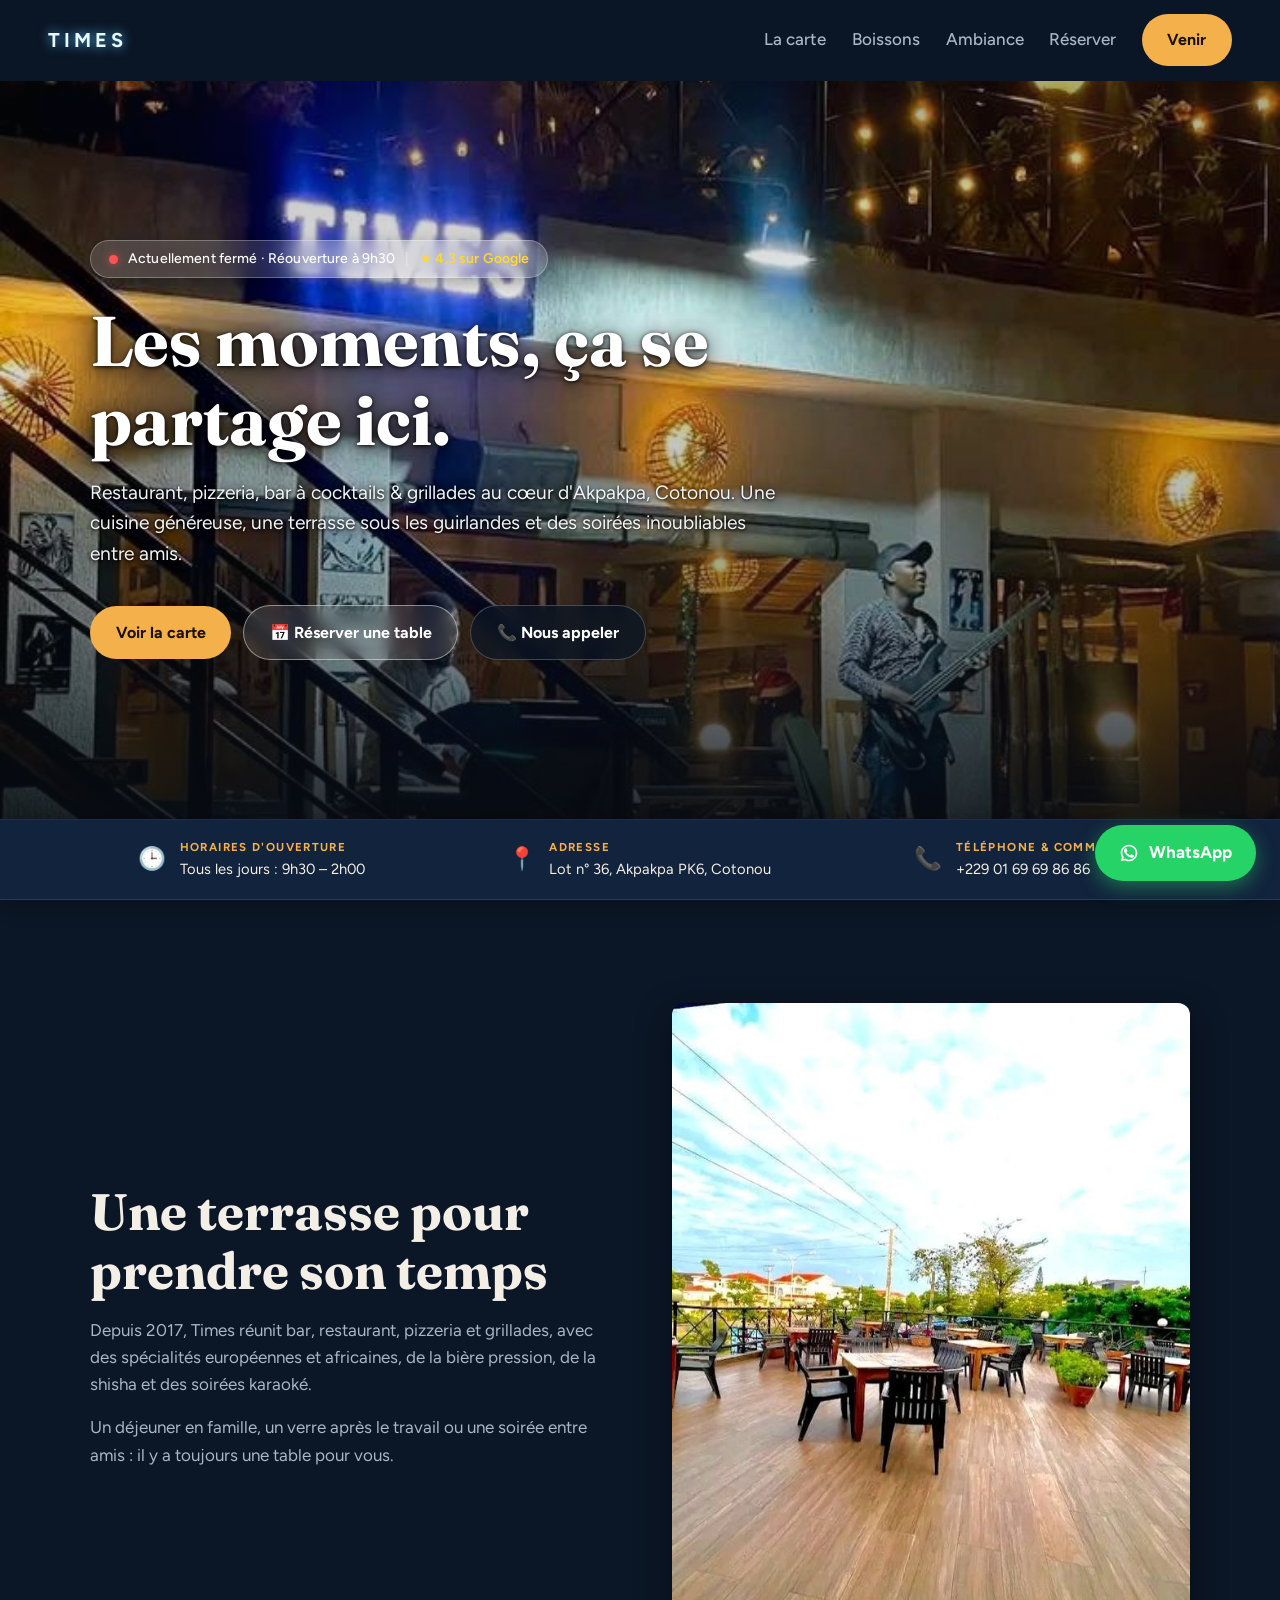
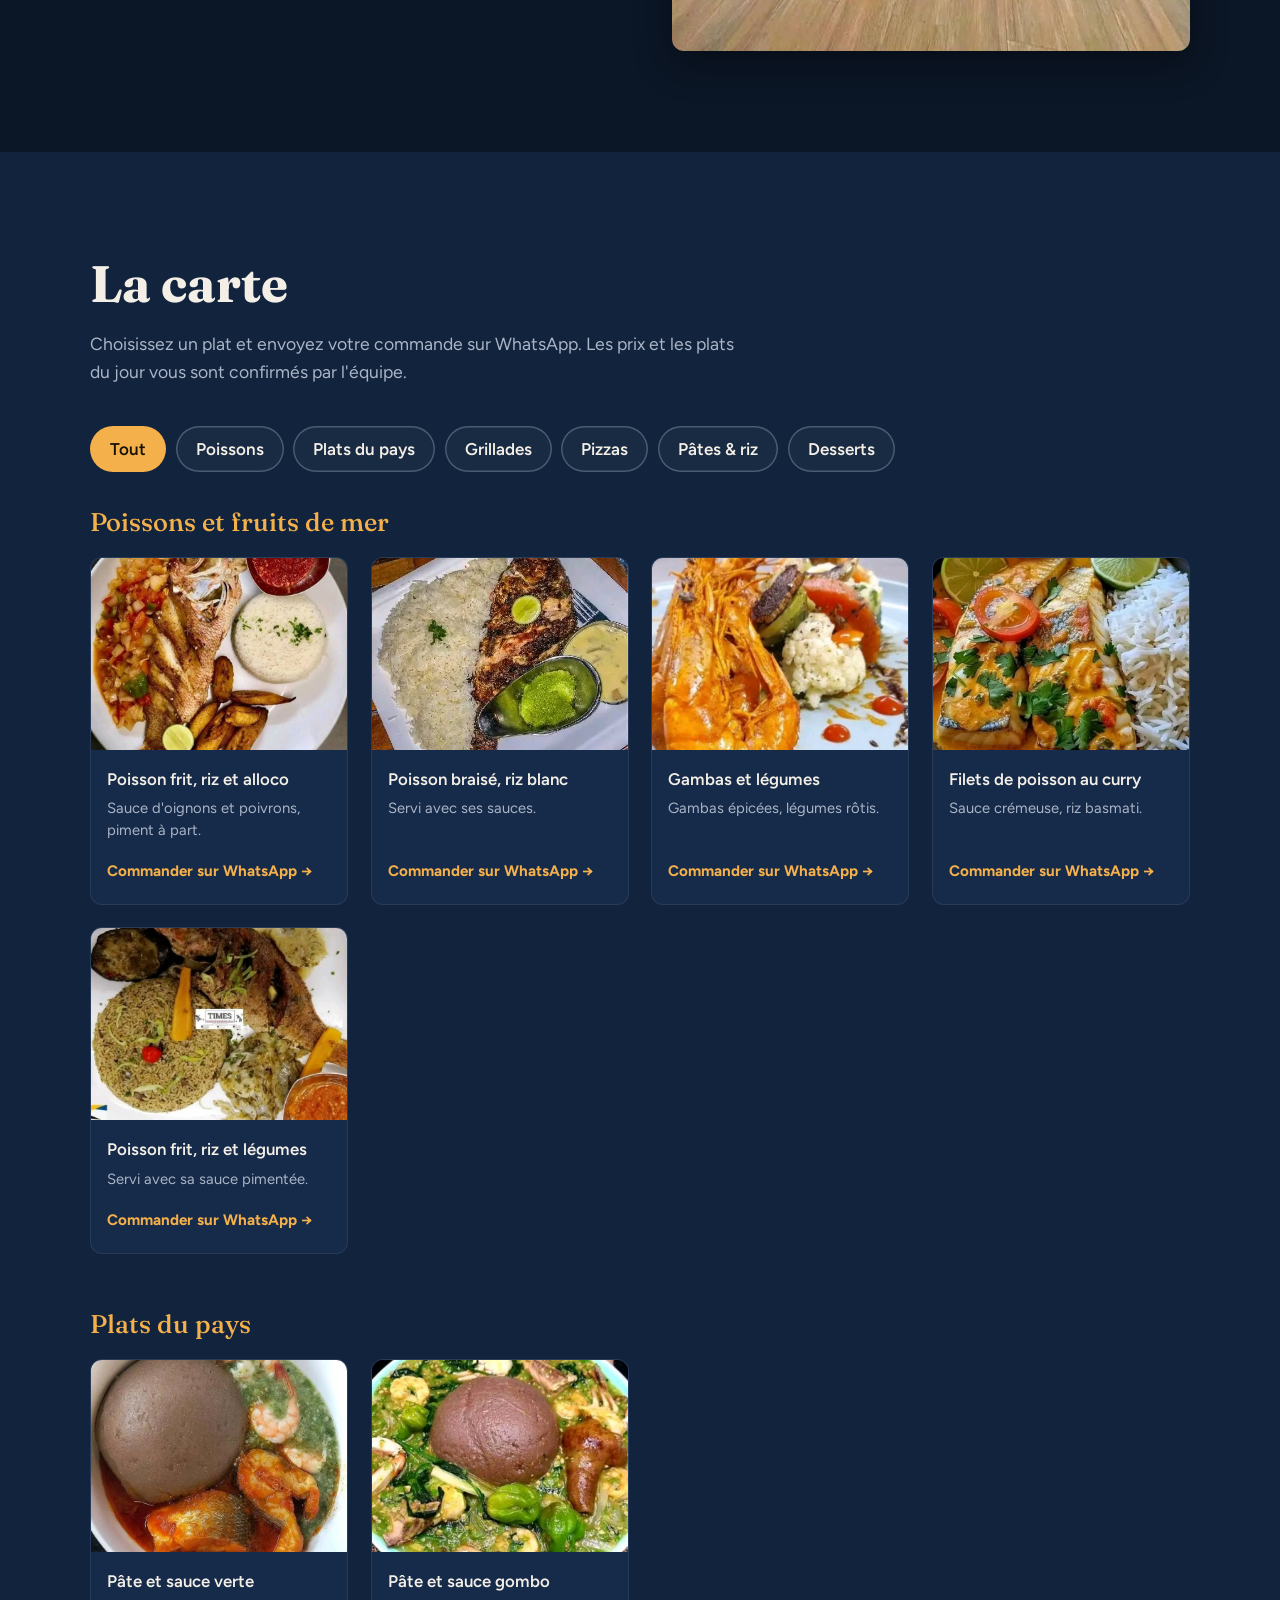
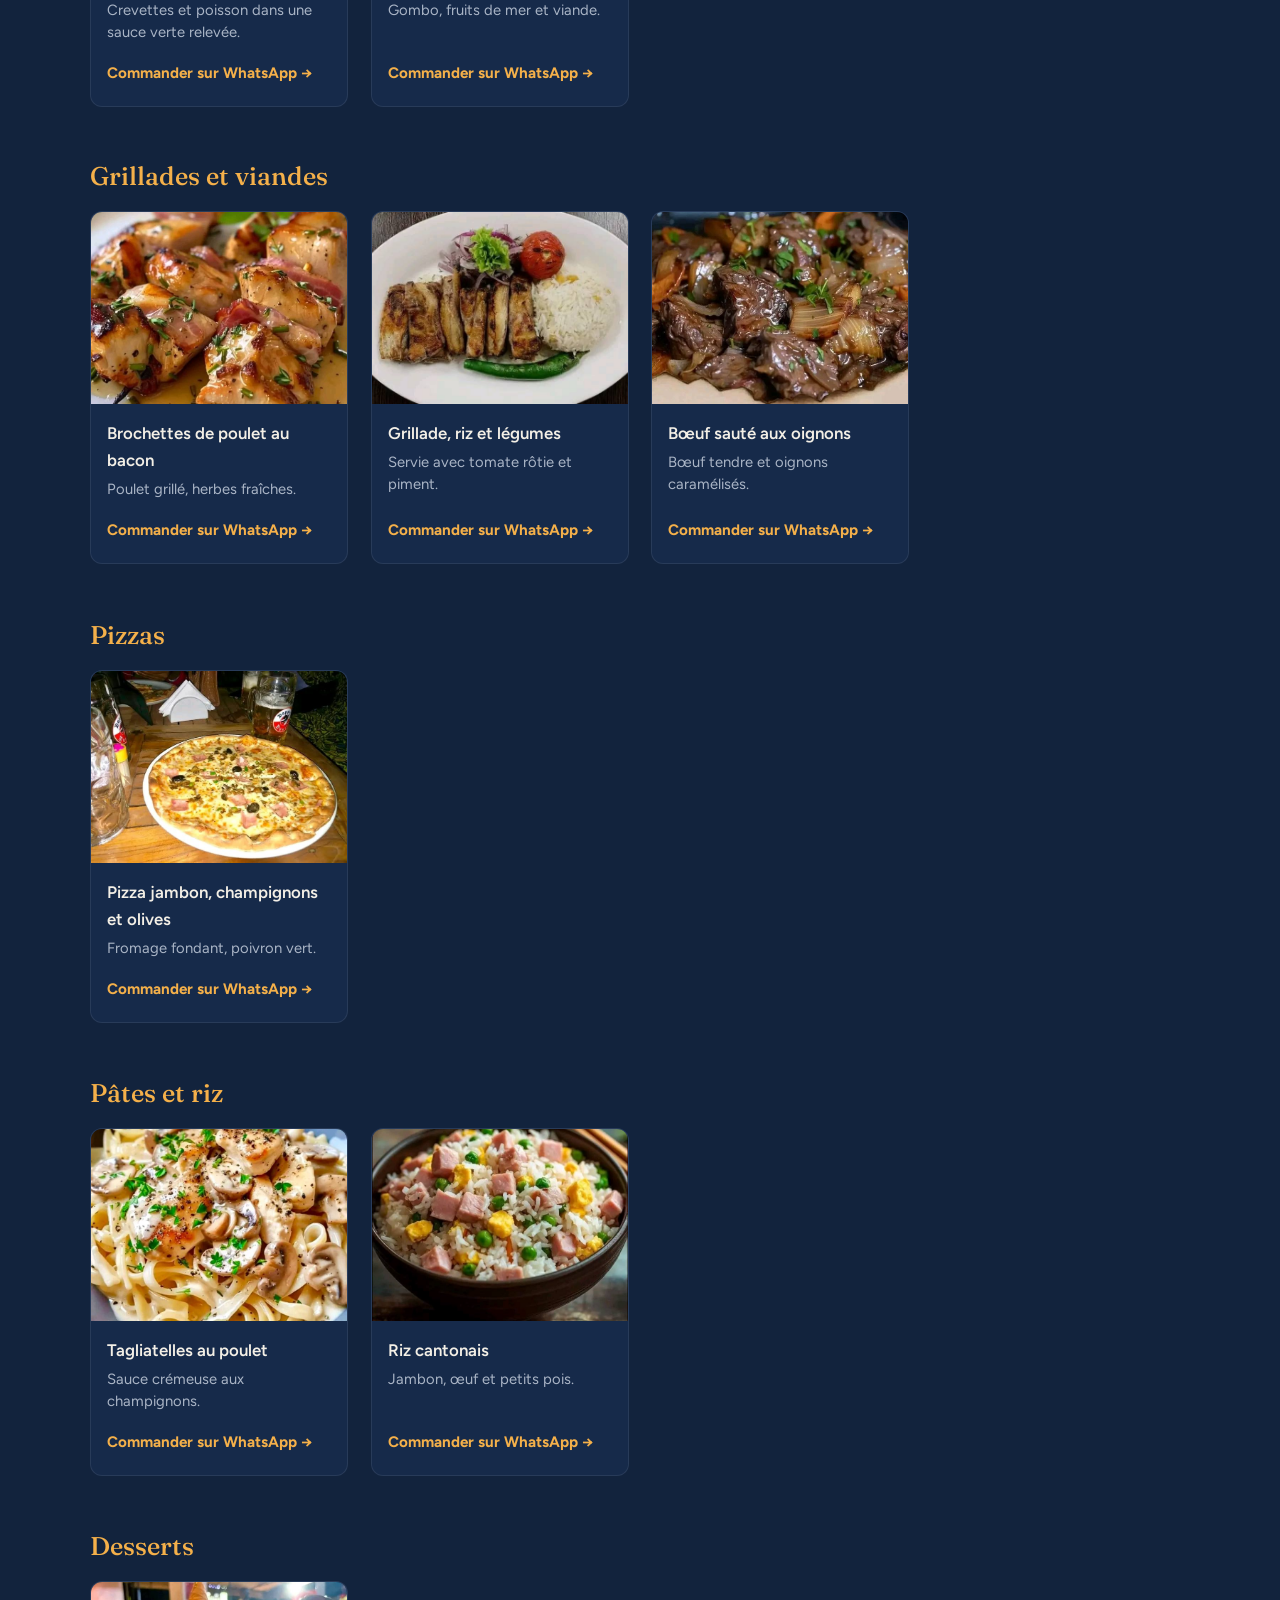
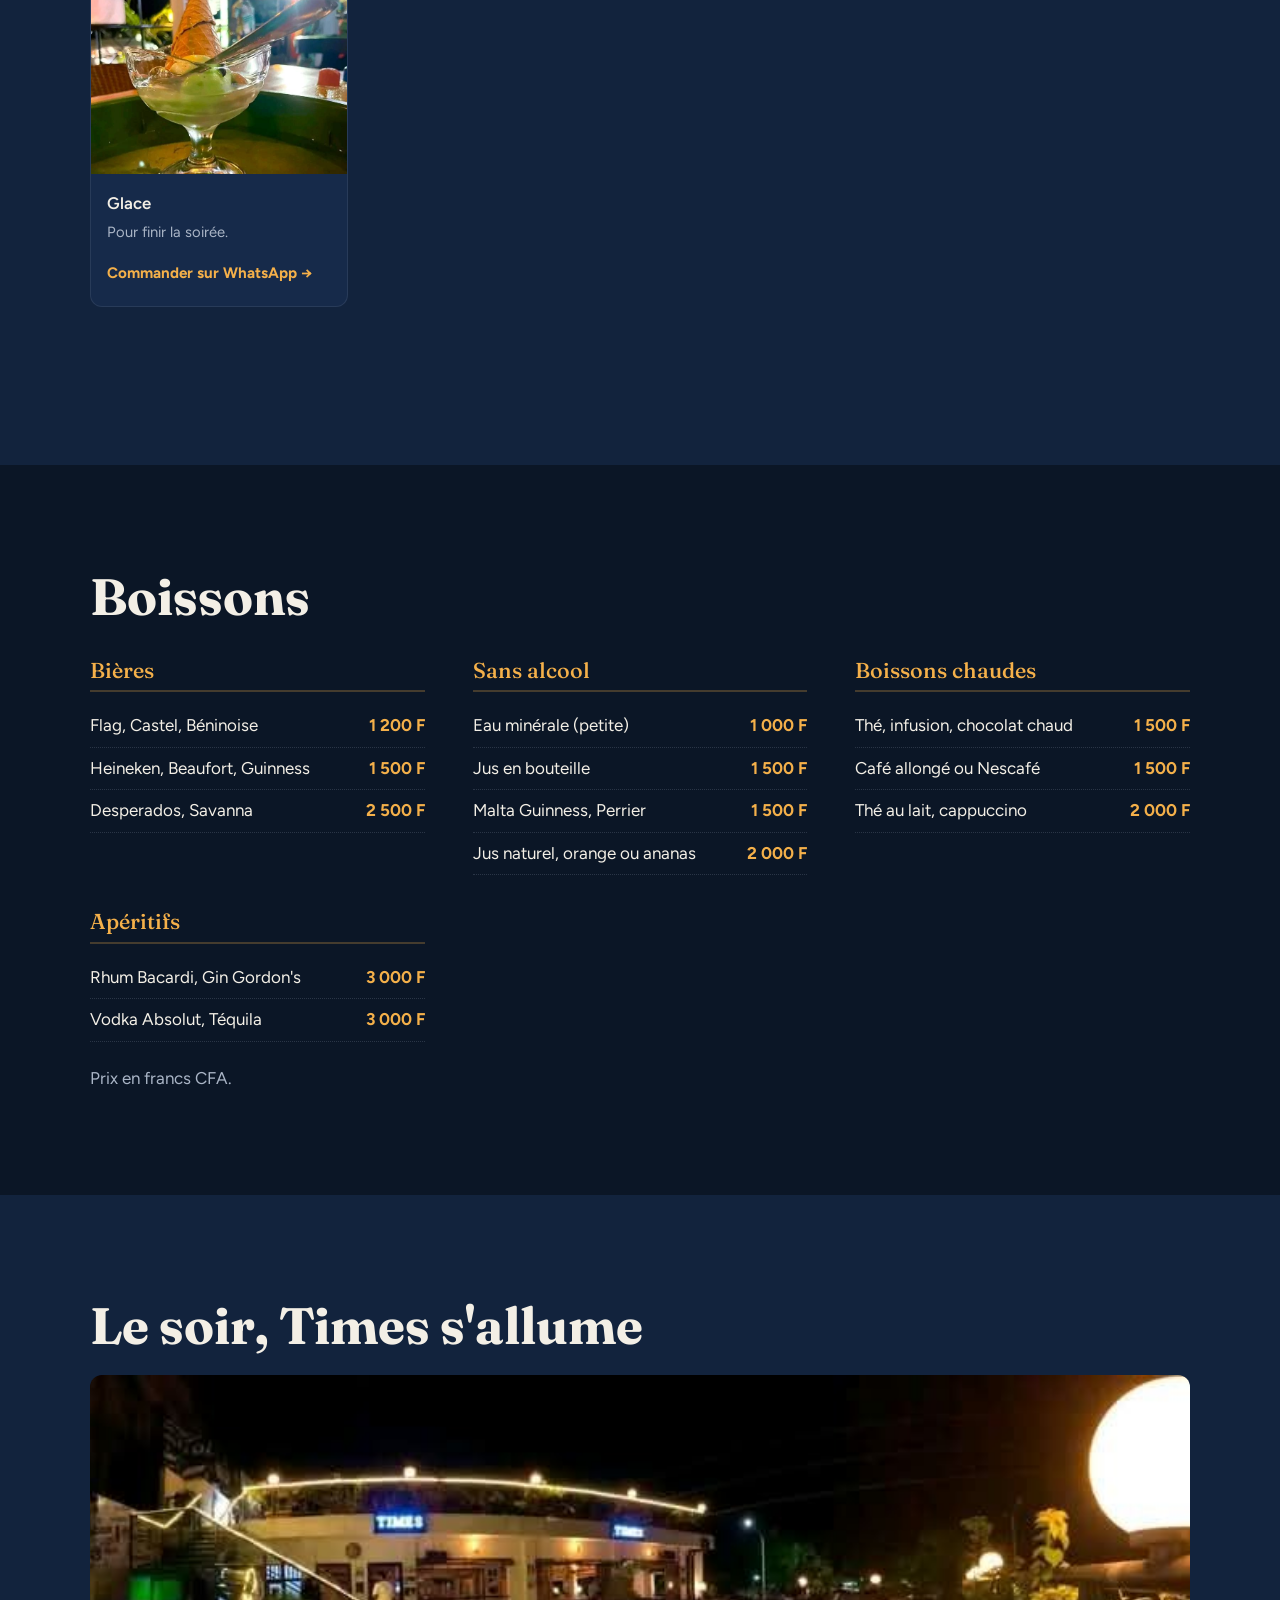
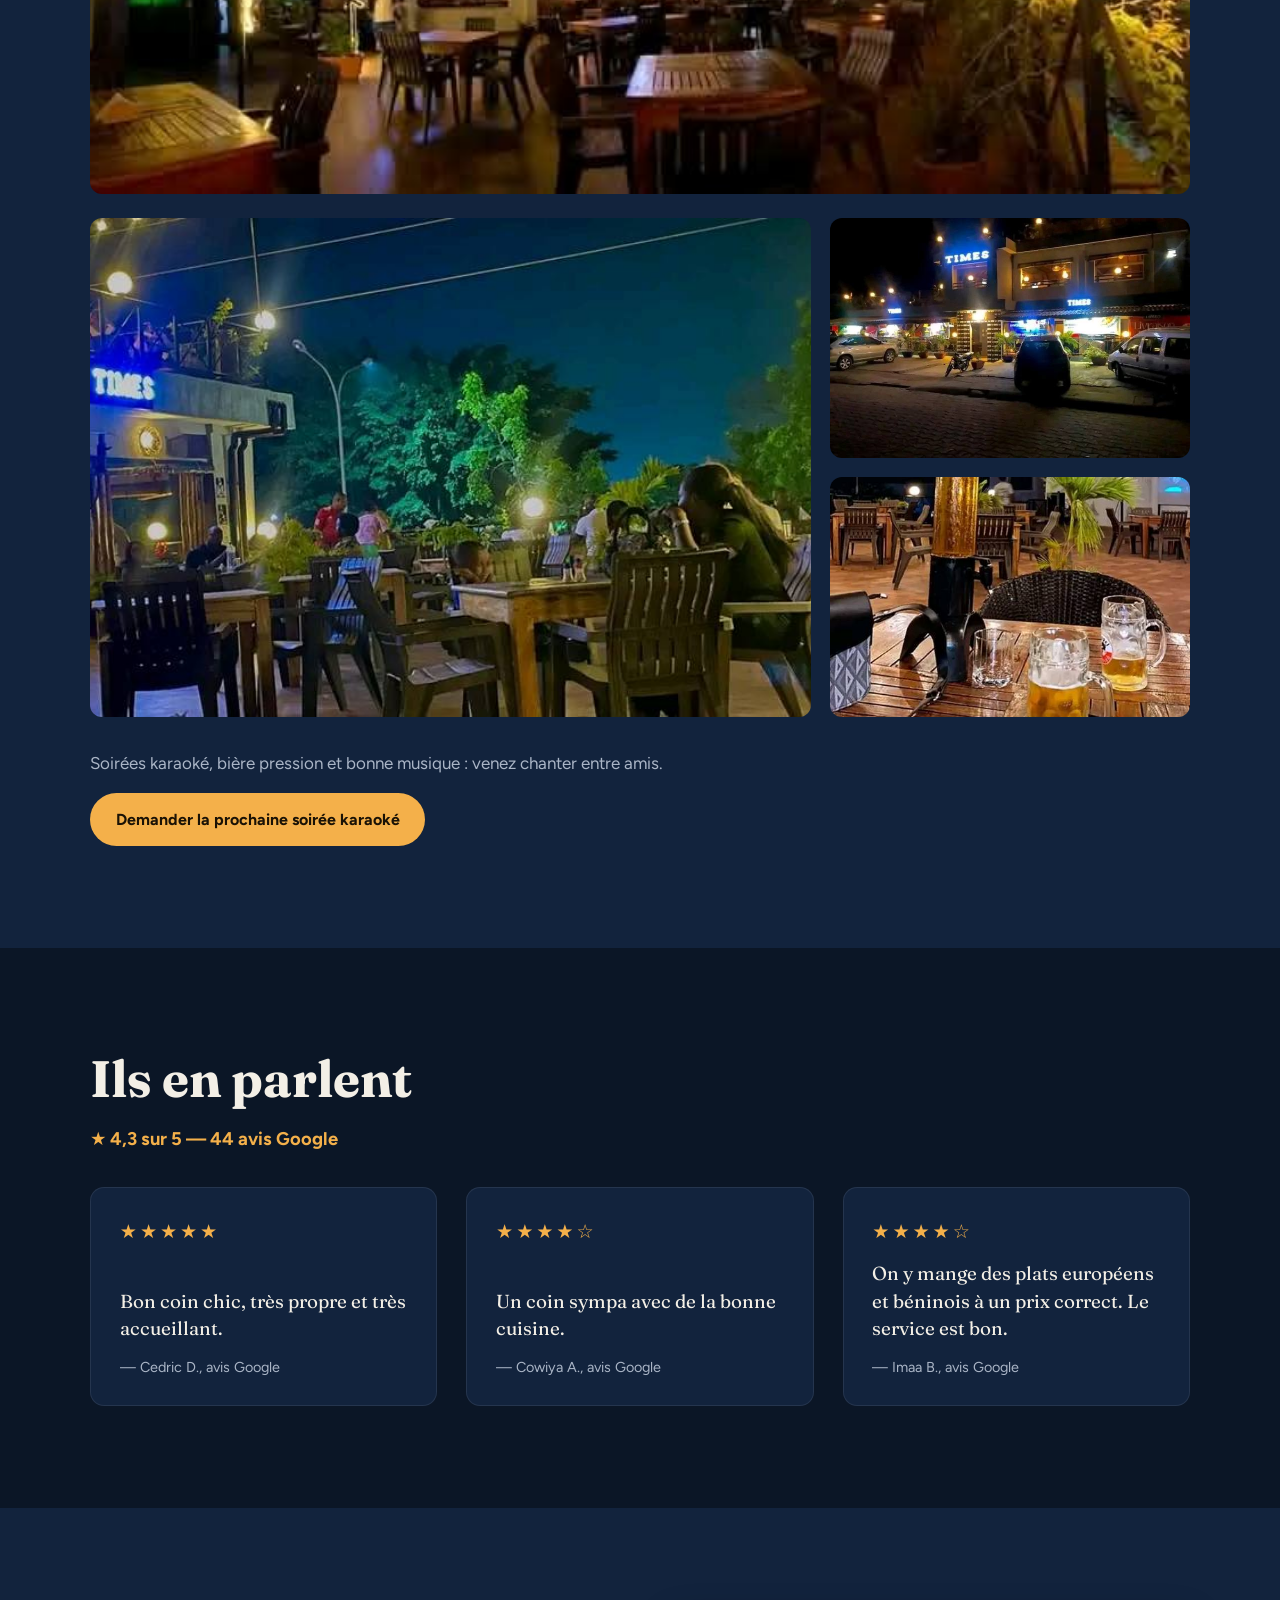
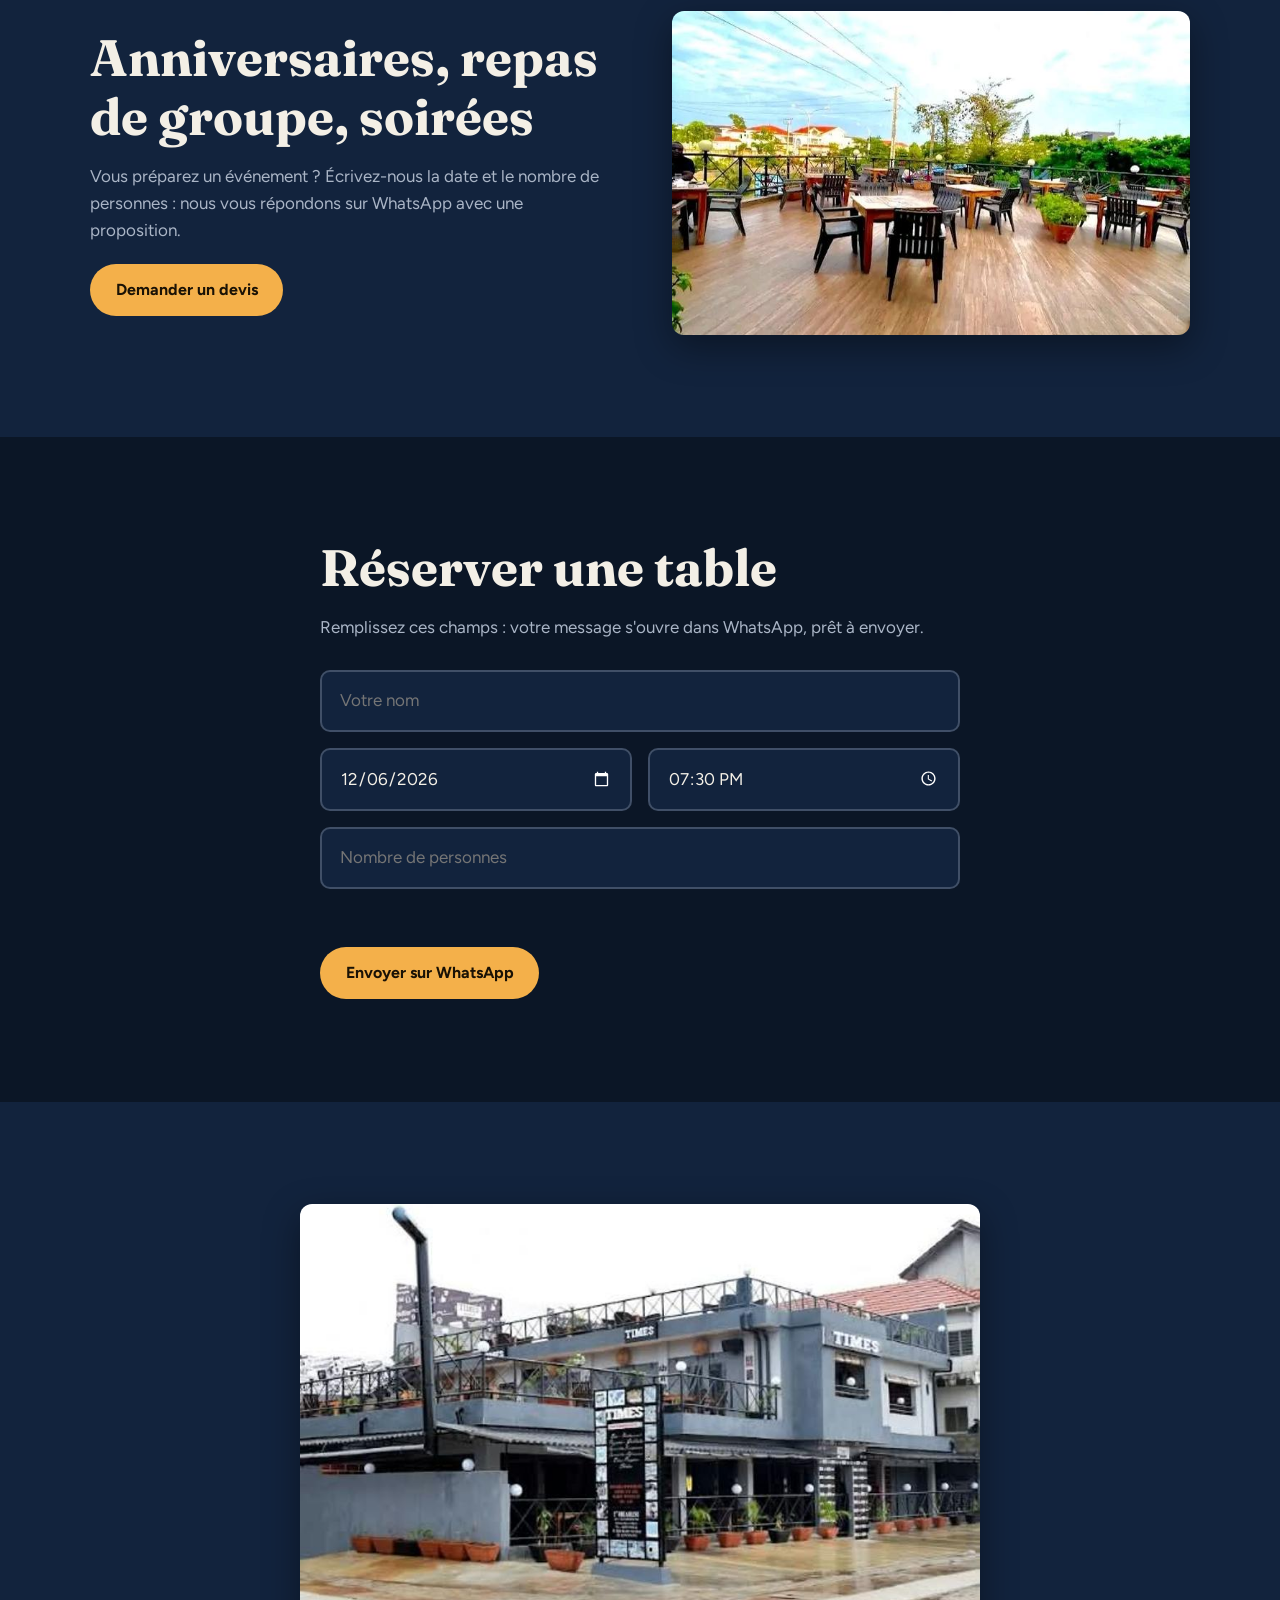
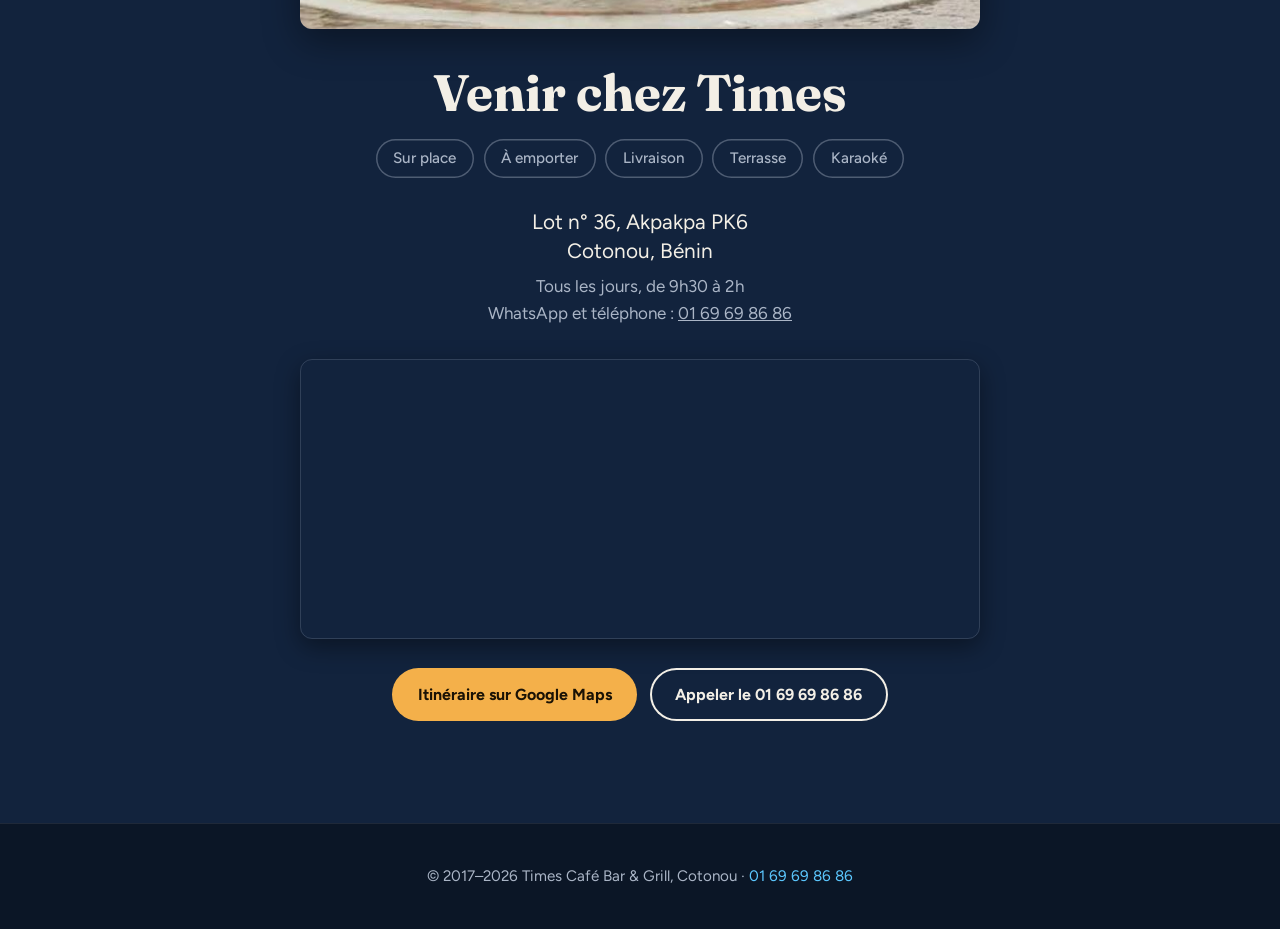
==== index.html @ 42db343a "feat: site web moderne Times Cafe Bar & Grill Cotonou" ====
<!DOCTYPE html>
<html lang="fr" data-theme="dark">

<head>
    <meta charset="utf-8">
    <meta name="viewport" content="width=device-width, initial-scale=1, viewport-fit=cover">

    <!-- SEO -->
    <title>Times Café Bar & Grill – Akpakpa, Cotonou</title>
    <meta name="description"
        content="Times Café Bar & Grill à Akpakpa, Cotonou : cuisine, grillades, pizzas, terrasse, karaoké et bonne ambiance. Ouvert tous les jours de 9h30 à 2h.">
    <meta name="theme-color" content="#0b1626">
    <link rel="icon"
        href="data:image/svg+xml,<svg xmlns='http://www.w3.org/2000/svg' viewBox='0 0 100 100'><rect rx='16' width='100' height='100' fill='%230b1626'/><text x='50' y='68' text-anchor='middle' font-size='48' font-weight='bold' fill='%235cc8ff'>T</text></svg>">

    <!-- Open Graph -->
    <meta property="og:title" content="Times Café Bar & Grill – Akpakpa, Cotonou">
    <meta property="og:description"
        content="Cuisine, grillades, pizzas, terrasse et karaoké à Akpakpa. Ouvert tous les jours de 9h30 à 2h.">
    <meta property="og:image" content="img/hero.jpg">
    <meta property="og:type" content="restaurant">
    <meta property="og:locale" content="fr_BJ">

    <!-- Schema.org Restaurant -->
    <script type="application/ld+json">
  {
    "@context": "https://schema.org",
    "@type": "Restaurant",
    "name": "Times Café Bar & Grill",
    "image": "img/hero.jpg",
    "address": {
      "@type": "PostalAddress",
      "streetAddress": "Lot n° 36, Akpakpa PK6",
      "addressLocality": "Cotonou",
      "addressCountry": "BJ"
    },
    "telephone": "+2290169698686",
    "openingHours": "Mo-Su 09:30-02:00",
    "servesCuisine": ["Africaine", "Européenne", "Pizza", "Grillades"],
    "priceRange": "$$",
    "aggregateRating": {
      "@type": "AggregateRating",
      "ratingValue": "4.3",
      "reviewCount": "44"
    }
  }
  </script>

    <!-- Fonts -->
    <link rel="preconnect" href="https://fonts.googleapis.com">
    <link rel="preconnect" href="https://fonts.gstatic.com" crossorigin>
    <link rel="stylesheet"
        href="https://fonts.googleapis.com/css2?family=Fraunces:opsz,wght@9..144,500;9..144,700&family=Figtree:wght@400;600;700&display=swap">

    <!-- Styles -->
    <link rel="stylesheet" href="css/style.css">

    <!-- ═══════════ Blocage Anti-Netlify Drawer / AI Chat ═══════════ -->
    <style>
        netlify-drawer,
        #netlify-drawer,
        [data-netlify-drawer],
        [class*="netlify-drawer"],
        [id*="netlify-drawer"],
        [data-netlify-badge],
        iframe[src*="netlify"],
        iframe[title*="Netlify"],
        iframe[id*="netlify"],
        div:has(> iframe[src*="netlify"]),
        div:has(> iframe[title*="Netlify"]),
        div[class*="netlify"],
        div[id*="netlify"] {
            display: none !important;
            visibility: hidden !important;
            opacity: 0 !important;
            pointer-events: none !important;
            height: 0 !important;
            width: 0 !important;
            position: absolute !important;
            z-index: -9999 !important;
        }
    </style>
    <script>
        (function () {
            function purgeNetlify() {
                var targets = [
                    'netlify-drawer',
                    '#netlify-drawer',
                    '[data-netlify-drawer]',
                    '[class*="netlify-drawer"]',
                    '[id*="netlify-drawer"]',
                    '[data-netlify-badge]',
                    'iframe[src*="netlify"]',
                    'iframe[title*="Netlify"]',
                    'iframe[id*="netlify"]'
                ];
                targets.forEach(function (sel) {
                    document.querySelectorAll(sel).forEach(function (node) {
                        var container = node.closest('div');
                        if (container && container !== document.body && container.querySelector('iframe[src*="netlify"], [class*="netlify-drawer"]')) {
                            container.remove();
                        } else if (node.parentNode) {
                            node.remove();
                        }
                    });
                });
            }
            if (window.MutationObserver) {
                var observer = new MutationObserver(function () {
                    purgeNetlify();
                });
                observer.observe(document.documentElement, { childList: true, subtree: true });
            }
            window.addEventListener('DOMContentLoaded', purgeNetlify);
            window.addEventListener('load', purgeNetlify);
        })();
    </script>
</head>

<body>

    <!-- ═══════════ Navigation ═══════════ -->
    <nav class="navbar" role="navigation" aria-label="Navigation principale">
        <a class="logo" href="#top">TIMES</a>

        <button class="hamburger" id="hamburger" aria-label="Ouvrir le menu" aria-expanded="false"
            aria-controls="nav-links">
            <span></span>
            <span></span>
            <span></span>
        </button>

        <div class="nav-links" id="nav-links">
            <a href="#carte">La carte</a>
            <a href="#boissons">Boissons</a>
            <a href="#ambiance">Ambiance</a>
            <a href="#reserver">Réserver</a>
            <a class="btn" href="#venir">Venir</a>
        </div>
    </nav>

    <!-- ═══════════ Hero (Design façon El Fuego : Vif, Net & Élégant) ═══════════ -->
    <header class="hero" id="top">
        <div class="hero-bg-wrapper">
            <img src="img/hero.jpg" alt="Façade et ambiance lumineuse de Times Café Bar & Grill à Cotonou" class="hero-bg-img"
                fetchpriority="high">
        </div>
        <div class="hero-overlay"></div>
        <div class="wrap hero-wrap">
            <div class="hero-content">
                <div class="pill" id="status-pill">
                    <span class="dot on" id="dot" aria-hidden="true"></span>
                    <span id="open">Ouvert maintenant · jusqu'à 2h</span>
                    <span class="pill-sep" aria-hidden="true">|</span>
                    <span class="pill-rating">★ 4,3 sur Google</span>
                </div>
                <h1>Les moments, ça se partage ici.</h1>
                <p class="hero-desc">Restaurant, pizzeria, bar à cocktails & grillades au cœur d'Akpakpa, Cotonou. Une cuisine généreuse, une terrasse sous les guirlandes et des soirées inoubliables entre amis.</p>
                <div class="row hero-btns">
                    <a class="btn" href="#carte">Voir la carte</a>
                    <a class="btn btn-secondary" href="#reserver">📅 Réserver une table</a>
                    <a class="btn btn-phone" href="tel:+2290169698686">📞 Nous appeler</a>
                </div>
            </div>
        </div>
    </header>

    <!-- ═══════════ Bandeau Informations Rapides (comme El Fuego) ═══════════ -->
    <div class="strip">
        <div class="wrap strip-wrap">
            <div class="strip-item">
                <span class="strip-icon" aria-hidden="true">🕒</span>
                <div>
                    <b>Horaires d'ouverture</b>
                    <span>Tous les jours : 9h30 – 2h00</span>
                </div>
            </div>
            <div class="strip-item">
                <span class="strip-icon" aria-hidden="true">📍</span>
                <div>
                    <b>Adresse</b>
                    <span>Lot n° 36, Akpakpa PK6, Cotonou</span>
                </div>
            </div>
            <div class="strip-item">
                <span class="strip-icon" aria-hidden="true">📞</span>
                <div>
                    <b>Téléphone & Commandes</b>
                    <a href="tel:+2290169698686">+229 01 69 69 86 86</a>
                </div>
            </div>
        </div>
    </div>

    <!-- ═══════════ Intro ═══════════ -->
    <section>
        <div class="wrap two-col">
            <div class="reveal">
                <h2>Une terrasse pour prendre son temps</h2>
                <p class="muted">Depuis 2017, Times réunit bar, restaurant, pizzeria et grillades, avec des spécialités
                    européennes et africaines, de la bière pression, de la shisha et des soirées karaoké.</p>
                <p class="muted" style="margin-top: 1rem;">Un déjeuner en famille, un verre après le travail ou une
                    soirée entre amis : il y a toujours une table pour vous.</p>
            </div>
            <img class="section-img reveal" src="img/terrasse-jour.jpg"
                alt="La terrasse en bois de Times en journée, tables dressées sous les guirlandes" loading="lazy">
        </div>
    </section>

    <!-- ═══════════ La carte ═══════════ -->
    <section class="section--dark" id="carte">
        <div class="wrap">
            <h2 class="reveal">La carte</h2>
            <p class="lead reveal">Choisissez un plat et envoyez votre commande sur WhatsApp. Les prix et les plats du
                jour vous sont confirmés par l'équipe.</p>

            <div class="tabs" id="tabs" role="tablist" aria-label="Filtrer les plats par catégorie"></div>

            <!-- Poissons et fruits de mer -->
            <div class="cat reveal">
                <h3>Poissons et fruits de mer</h3>
                <div class="grid">
                    <figure data-c="p" data-n="Poisson frit, riz et alloco">
                        <img src="img/menu/poisson-frit-riz-alloco.jpg" alt="Poisson frit, riz et alloco"
                            loading="lazy">
                        <figcaption><b>Poisson frit, riz et alloco</b><span>Sauce d'oignons et poivrons, piment à
                                part.</span></figcaption>
                    </figure>
                    <figure data-c="p" data-n="Poisson braisé, riz blanc">
                        <img src="img/menu/poisson-braise-riz.jpg" alt="Poisson braisé, riz blanc" loading="lazy">
                        <figcaption><b>Poisson braisé, riz blanc</b><span>Servi avec ses sauces.</span></figcaption>
                    </figure>
                    <figure data-c="p" data-n="Gambas et légumes">
                        <img src="img/menu/gambas-legumes.jpg" alt="Gambas et légumes" loading="lazy">
                        <figcaption><b>Gambas et légumes</b><span>Gambas épicées, légumes rôtis.</span></figcaption>
                    </figure>
                    <figure data-c="p" data-n="Filets de poisson au curry">
                        <img src="img/menu/filets-poisson-curry.jpg" alt="Filets de poisson au curry" loading="lazy">
                        <figcaption><b>Filets de poisson au curry</b><span>Sauce crémeuse, riz basmati.</span>
                        </figcaption>
                    </figure>
                    <figure data-c="p" data-n="Poisson frit, riz et légumes">
                        <img src="img/menu/poisson-frit-riz-legumes.jpg" alt="Poisson frit, riz et légumes"
                            loading="lazy">
                        <figcaption><b>Poisson frit, riz et légumes</b><span>Servi avec sa sauce pimentée.</span>
                        </figcaption>
                    </figure>
                </div>
            </div>

            <!-- Plats du pays -->
            <div class="cat reveal">
                <h3>Plats du pays</h3>
                <div class="grid">
                    <figure data-c="d" data-n="Pâte et sauce verte">
                        <img src="img/menu/pate-sauce-verte.jpg" alt="Pâte et sauce verte" loading="lazy">
                        <figcaption><b>Pâte et sauce verte</b><span>Crevettes et poisson dans une sauce verte
                                relevée.</span></figcaption>
                    </figure>
                    <figure data-c="d" data-n="Pâte et sauce gombo">
                        <img src="img/menu/pate-sauce-gombo.jpg" alt="Pâte et sauce gombo" loading="lazy">
                        <figcaption><b>Pâte et sauce gombo</b><span>Gombo, fruits de mer et viande.</span></figcaption>
                    </figure>
                </div>
            </div>

            <!-- Grillades et viandes -->
            <div class="cat reveal">
                <h3>Grillades et viandes</h3>
                <div class="grid">
                    <figure data-c="g" data-n="Brochettes de poulet au bacon">
                        <img src="img/menu/brochettes-poulet-bacon.jpg" alt="Brochettes de poulet au bacon"
                            loading="lazy">
                        <figcaption><b>Brochettes de poulet au bacon</b><span>Poulet grillé, herbes fraîches.</span>
                        </figcaption>
                    </figure>
                    <figure data-c="g" data-n="Grillade, riz et légumes">
                        <img src="img/menu/grillade-riz-legumes.jpg" alt="Grillade, riz et légumes" loading="lazy">
                        <figcaption><b>Grillade, riz et légumes</b><span>Servie avec tomate rôtie et piment.</span>
                        </figcaption>
                    </figure>
                    <figure data-c="g" data-n="Bœuf sauté aux oignons">
                        <img src="img/menu/boeuf-saute-oignons.jpg" alt="Bœuf sauté aux oignons" loading="lazy">
                        <figcaption><b>Bœuf sauté aux oignons</b><span>Bœuf tendre et oignons caramélisés.</span>
                        </figcaption>
                    </figure>
                </div>
            </div>

            <!-- Pizzas -->
            <div class="cat reveal">
                <h3>Pizzas</h3>
                <div class="grid">
                    <figure data-c="z" data-n="Pizza jambon, champignons et olives">
                        <img src="img/menu/pizza-jambon-champignons.jpg" alt="Pizza jambon, champignons et olives"
                            loading="lazy">
                        <figcaption><b>Pizza jambon, champignons et olives</b><span>Fromage fondant, poivron
                                vert.</span></figcaption>
                    </figure>
                </div>
            </div>

            <!-- Pâtes et riz -->
            <div class="cat reveal">
                <h3>Pâtes et riz</h3>
                <div class="grid">
                    <figure data-c="r" data-n="Tagliatelles au poulet">
                        <img src="img/menu/tagliatelles-poulet.jpg" alt="Tagliatelles au poulet" loading="lazy">
                        <figcaption><b>Tagliatelles au poulet</b><span>Sauce crémeuse aux champignons.</span>
                        </figcaption>
                    </figure>
                    <figure data-c="r" data-n="Riz cantonais">
                        <img src="img/menu/riz-cantonais.jpg" alt="Riz cantonais" loading="lazy">
                        <figcaption><b>Riz cantonais</b><span>Jambon, œuf et petits pois.</span></figcaption>
                    </figure>
                </div>
            </div>

            <!-- Desserts -->
            <div class="cat reveal">
                <h3>Desserts</h3>
                <div class="grid">
                    <figure data-c="s" data-n="Glace">
                        <img src="img/menu/glace.jpg" alt="Coupe de glace artisanale" loading="lazy">
                        <figcaption><b>Glace</b><span>Pour finir la soirée.</span></figcaption>
                    </figure>
                </div>
            </div>

        </div>
    </section>

    <!-- ═══════════ Boissons ═══════════ -->
    <section id="boissons">
        <div class="wrap">
            <h2 class="reveal">Boissons</h2>

            <div class="drinks-grid reveal">
                <div>
                    <h3>Bières</h3>
                    <p class="drink-item"><span>Flag, Castel, Béninoise</span><span>1 200 F</span></p>
                    <p class="drink-item"><span>Heineken, Beaufort, Guinness</span><span>1 500 F</span></p>
                    <p class="drink-item"><span>Desperados, Savanna</span><span>2 500 F</span></p>
                </div>
                <div>
                    <h3>Sans alcool</h3>
                    <p class="drink-item"><span>Eau minérale (petite)</span><span>1 000 F</span></p>
                    <p class="drink-item"><span>Jus en bouteille</span><span>1 500 F</span></p>
                    <p class="drink-item"><span>Malta Guinness, Perrier</span><span>1 500 F</span></p>
                    <p class="drink-item"><span>Jus naturel, orange ou ananas</span><span>2 000 F</span></p>
                </div>
                <div>
                    <h3>Boissons chaudes</h3>
                    <p class="drink-item"><span>Thé, infusion, chocolat chaud</span><span>1 500 F</span></p>
                    <p class="drink-item"><span>Café allongé ou Nescafé</span><span>1 500 F</span></p>
                    <p class="drink-item"><span>Thé au lait, cappuccino</span><span>2 000 F</span></p>
                </div>
                <div>
                    <h3>Apéritifs</h3>
                    <p class="drink-item"><span>Rhum Bacardi, Gin Gordon's</span><span>3 000 F</span></p>
                    <p class="drink-item"><span>Vodka Absolut, Téquila</span><span>3 000 F</span></p>
                </div>
            </div>

            <p class="muted reveal" style="margin-top: 1.5rem">Prix en francs CFA.</p>
        </div>
    </section>

    <!-- ═══════════ Ambiance ═══════════ -->
    <section class="section--dark" id="ambiance">
        <div class="wrap">
            <h2 class="reveal">Le soir, Times s'allume</h2>

            <img class="pano reveal" src="img/ambiance/panorama-nuit.jpg"
                alt="Vue panoramique de la terrasse de Times de nuit, éclairée par des guirlandes" loading="lazy">

            <div class="gal reveal">
                <img class="a" src="img/ambiance/terrasse-nuit.jpg"
                    alt="La terrasse de Times de nuit, tables occupées et ambiance chaleureuse" loading="lazy">
                <img src="img/ambiance/facade-nuit.jpg" alt="La façade de Times éclairée de nuit" loading="lazy">
                <img src="img/ambiance/biere-terrasse.jpg" alt="Une tour de bière et deux chopes sur la terrasse"
                    loading="lazy">
            </div>

            <p class="muted reveal" style="margin: 2rem 0 1rem; max-width: 56ch;">Soirées karaoké, bière pression et
                bonne musique : venez chanter entre amis.</p>
            <a class="btn reveal" data-wa="Bonjour Times, quand a lieu la prochaine soirée karaoké ?" href="#">Demander
                la prochaine soirée karaoké</a>
        </div>
    </section>

    <!-- ═══════════ Avis ═══════════ -->
    <section>
        <div class="wrap">
            <h2 class="reveal">Ils en parlent</h2>
            <p class="score reveal">★ 4,3 sur 5 — 44 avis Google</p>

            <div class="reviews reveal">
                <div class="review-card">
                    <div class="stars">★★★★★</div>
                    <blockquote>
                        Bon coin chic, très propre et très accueillant.
                        <cite>— Cedric D., avis Google</cite>
                    </blockquote>
                </div>
                <div class="review-card">
                    <div class="stars">★★★★☆</div>
                    <blockquote>
                        Un coin sympa avec de la bonne cuisine.
                        <cite>— Cowiya A., avis Google</cite>
                    </blockquote>
                </div>
                <div class="review-card">
                    <div class="stars">★★★★☆</div>
                    <blockquote>
                        On y mange des plats européens et béninois à un prix correct. Le service est bon.
                        <cite>— Imaa B., avis Google</cite>
                    </blockquote>
                </div>
            </div>
        </div>
    </section>

    <!-- ═══════════ Événements ═══════════ -->
    <section class="section--dark">
        <div class="wrap two-col">
            <div class="reveal">
                <h2>Anniversaires, repas de groupe, soirées</h2>
                <p class="muted">Vous préparez un événement ? Écrivez-nous la date et le nombre de personnes : nous vous
                    répondons sur WhatsApp avec une proposition.</p>
                <a class="btn"
                    data-wa="Bonjour Times, je voudrais un devis pour un événement (date, nombre de personnes) :"
                    href="#" style="margin-top: 1.2rem;">Demander un devis</a>
            </div>
            <img class="section-img reveal" src="img/evenement-terrasse.jpg"
                alt="La terrasse de Times décorée pour un événement" loading="lazy" style="aspect-ratio: 16/10;">
        </div>
    </section>

    <!-- ═══════════ Réservation ═══════════ -->
    <section id="reserver">
        <div class="wrap form-wrap">
            <h2 class="reveal">Réserver une table</h2>
            <p class="muted reveal">Remplissez ces champs : votre message s'ouvre dans WhatsApp, prêt à envoyer.</p>

            <div class="fields reveal">
                <input id="r-name" placeholder="Votre nom" aria-label="Votre nom" class="full" autocomplete="name">
                <input id="r-date" type="date" aria-label="Date de réservation">
                <input id="r-time" type="time" aria-label="Heure de réservation">
                <input id="r-guests" type="number" min="1" max="50" placeholder="Nombre de personnes"
                    aria-label="Nombre de personnes" class="full">
            </div>

            <p class="form-error" id="form-error" role="alert" aria-live="polite"></p>
            <a class="btn" id="rb" href="#" aria-label="Envoyer la réservation sur WhatsApp">Envoyer sur WhatsApp</a>
        </div>
    </section>

    <!-- ═══════════ Venir ═══════════ -->
    <section class="section--dark visit" id="venir">
        <div class="wrap">
            <img class="facade-img reveal" src="img/facade-jour.jpg"
                alt="La façade de Times Café Bar & Grill en journée" loading="lazy">

            <h2 class="reveal">Venir chez Times</h2>

            <ul class="services reveal">
                <li>Sur place</li>
                <li>À emporter</li>
                <li>Livraison</li>
                <li>Terrasse</li>
                <li>Karaoké</li>
            </ul>

            <address class="reveal">Lot n° 36, Akpakpa PK6<br>Cotonou, Bénin</address>
            <p class="muted reveal">Tous les jours, de 9h30 à 2h</p>
            <p class="muted reveal">WhatsApp et téléphone : <a href="tel:+2290169698686">01 69 69 86 86</a></p>

            <div class="map-container reveal">
                <iframe title="Localisation de Times Café Bar & Grill à Cotonou"
                    src="https://www.google.com/maps/embed?pb=!1m18!1m12!1m3!1d15865.123456789!2d2.4567!3d6.3689!2m3!1f0!2f0!3f0!3m2!1i1024!2i768!4f13.1!3m3!1m2!1s0x1023554b73b22cfd%3A0x6b772c918349254!2sAkpakpa%2C%20Cotonou%2C%20B%C3%A9nin!5e0!3m2!1sfr!2sbj!4v1700000000000!5m2!1sfr!2sbj"
                    loading="lazy" referrerpolicy="no-referrer-when-downgrade">
                </iframe>
            </div>

            <div class="row reveal" style="margin-top: 1.8rem;">
                <a class="btn" href="https://maps.app.goo.gl/ukoEQ7XUMRnVW49Y6" target="_blank"
                    rel="noopener">Itinéraire sur Google Maps</a>
                <a class="btn alt" href="tel:+2290169698686">Appeler le 01 69 69 86 86</a>
            </div>
        </div>
    </section>

    <!-- ═══════════ Footer ═══════════ -->
    <footer>
        <p>© 2017–2026 Times Café Bar & Grill, Cotonou · <a href="tel:+2290169698686">01 69 69 86 86</a></p>
    </footer>

    <!-- ═══════════ Back to top ═══════════ -->
    <button class="back-to-top" id="back-to-top" aria-label="Remonter en haut de la page">
        <svg width="20" height="20" viewBox="0 0 24 24" fill="none" stroke="currentColor" stroke-width="2.5"
            stroke-linecap="round" stroke-linejoin="round" aria-hidden="true">
            <polyline points="18 15 12 9 6 15"></polyline>
        </svg>
    </button>

    <!-- ═══════════ WhatsApp FAB ═══════════ -->
    <a class="wa-fab" data-wa="Bonjour Times, " href="#" aria-label="Nous contacter sur WhatsApp">
        <svg viewBox="0 0 24 24" aria-hidden="true">
            <path
                d="M17.472 14.382c-.297-.149-1.758-.867-2.03-.967-.273-.099-.471-.148-.67.15-.197.297-.767.966-.94 1.164-.173.199-.347.223-.644.075-.297-.15-1.255-.463-2.39-1.475-.883-.788-1.48-1.761-1.653-2.059-.173-.297-.018-.458.13-.606.134-.133.298-.347.446-.52.149-.174.198-.298.298-.497.099-.198.05-.371-.025-.52-.075-.149-.669-1.612-.916-2.207-.242-.579-.487-.5-.669-.51-.173-.008-.371-.01-.57-.01-.198 0-.52.074-.792.372-.272.297-1.04 1.016-1.04 2.479 0 1.462 1.065 2.875 1.213 3.074.149.198 2.096 3.2 5.077 4.487.709.306 1.262.489 1.694.625.712.227 1.36.195 1.871.118.571-.085 1.758-.719 2.006-1.413.248-.694.248-1.289.173-1.413-.074-.124-.272-.198-.57-.347z" />
            <path
                d="M12 2C6.477 2 2 6.477 2 12c0 1.89.525 3.66 1.438 5.168L2 22l4.832-1.438A9.955 9.955 0 0012 22c5.523 0 10-4.477 10-10S17.523 2 12 2zm0 18a7.96 7.96 0 01-4.106-1.138l-.294-.176-2.6.774.774-2.6-.176-.294A7.96 7.96 0 014 12c0-4.411 3.589-8 8-8s8 3.589 8 8-3.589 8-8 8z" />
        </svg>
        WhatsApp
    </a>

    <!-- ═══════════ Lightbox Modal ═══════════ -->
    <div class="lightbox" id="lightbox" role="dialog" aria-modal="true" aria-label="Visualiseur d'image">
        <button class="lightbox-close" id="lightbox-close" aria-label="Fermer l'agrandissement">&times;</button>
        <img id="lightbox-img" src="" alt="">
    </div>

    <!-- Scripts -->
    <script src="js/main.js"></script>
</body>

</html>
---- css/style.css ----
/* ==========================================================================
   Times Café Bar & Grill — Style principal
   ========================================================================== */

/* ---------- Blocage Anti-Netlify Drawer & AI Widget ---------- */
netlify-drawer,
#netlify-drawer,
[data-netlify-drawer],
[class*="netlify-drawer"],
[id*="netlify-drawer"],
[data-netlify-badge],
iframe[src*="netlify"],
iframe[title*="Netlify"],
iframe[id*="netlify"],
div:has(> iframe[src*="netlify"]),
div:has(> iframe[title*="Netlify"]),
div[class*="netlify"],
div[id*="netlify"] {
  display: none !important;
  visibility: hidden !important;
  opacity: 0 !important;
  pointer-events: none !important;
  height: 0 !important;
  width: 0 !important;
  position: absolute !important;
  z-index: -9999 !important;
}

/* ---------- Design Tokens ---------- */
:root {
  --bg:         #0b1626;
  --bg2:        #12233d;
  --bg-card:    #162a4a;
  --ink:        #f3efe6;
  --mute:       #aab5c6;
  --neon:       #5cc8ff;
  --amber:      #f4b04a;
  --green:      #22c55e;
  --red:        #ef4444;
  --transition: all 0.25s cubic-bezier(0.4, 0, 0.2, 1);
  color-scheme: dark;
}

/* ---------- Reset & Base ---------- */
*,
*::before,
*::after {
  box-sizing: border-box;
  margin: 0;
  padding: 0;
}

html {
  scroll-padding-top: calc(72px + env(safe-area-inset-top, 0px));
  scroll-behavior: smooth;
}

body {
  background: var(--bg);
  color: var(--ink);
  font: 400 1.0625rem/1.6 'Figtree', system-ui, sans-serif;
  padding-top: env(safe-area-inset-top, 0px);
  padding-bottom: env(safe-area-inset-bottom, 0px);
  -webkit-font-smoothing: antialiased;
  -moz-osx-font-smoothing: grayscale;
}

/* Safe area fill for notch devices */
body::before {
  content: "";
  position: fixed;
  inset: 0 0 auto;
  height: env(safe-area-inset-top, 0px);
  background: var(--bg);
  z-index: 100;
}

img {
  display: block;
  max-width: 100%;
  height: auto;
}

h1, h2, h3 {
  font-family: 'Fraunces', Georgia, serif;
  line-height: 1.15;
}

a {
  color: inherit;
}

:focus-visible {
  outline: 3px solid var(--amber);
  outline-offset: 3px;
}

/* ---------- Utility ---------- */
.wrap {
  max-width: 1100px;
  margin: 0 auto;
}

.row {
  display: flex;
  flex-wrap: wrap;
  gap: .8rem;
}

.muted {
  color: var(--mute);
}

/* ---------- Scroll-reveal animation ---------- */
.reveal {
  opacity: 0;
  transform: translateY(28px);
  transition: opacity .65s ease, transform .65s ease;
  will-change: opacity, transform;
}

.reveal.visible {
  opacity: 1;
  transform: translateY(0);
}

/* ---------- Buttons ---------- */
.btn {
  display: inline-flex;
  align-items: center;
  justify-content: center;
  gap: .5rem;
  background: var(--amber);
  color: #1a1205;
  font-weight: 700;
  text-decoration: none;
  padding: .85rem 1.6rem;
  border-radius: 999px;
  border: none;
  cursor: pointer;
  font-size: 1rem;
  transition: var(--transition);
}

.btn:hover {
  transform: translateY(-2px);
  box-shadow: 0 8px 24px rgba(244, 176, 74, .38);
}

.btn:active {
  transform: translateY(0);
}

.btn.alt {
  background: transparent;
  color: var(--ink);
  box-shadow: inset 0 0 0 2px var(--ink);
}

.btn.alt:hover {
  box-shadow: inset 0 0 0 2px var(--amber);
  color: var(--amber);
  background: rgba(244, 176, 74, .08);
}

/* ---------- Chip & Live Status ---------- */
.chip {
  display: inline-flex;
  align-items: center;
  gap: .6rem;
  margin: 0 0 1rem;
  padding: .4rem 1.1rem;
  border-radius: 999px;
  background: rgba(92, 200, 255, .12);
  border: 1px solid rgba(92, 200, 255, .25);
  color: #dff4ff;
  font-weight: 600;
  font-size: .95rem;
}

.status-dot {
  width: 9px;
  height: 9px;
  border-radius: 50%;
  display: inline-block;
}

.status-dot.open {
  background: var(--green);
  box-shadow: 0 0 0 0 rgba(34, 197, 94, 0.7);
  animation: pulse-green 1.8s infinite;
}

.status-dot.closed {
  background: var(--red);
  box-shadow: 0 0 0 0 rgba(239, 68, 68, 0.7);
  animation: pulse-red 2s infinite;
}

@keyframes pulse-green {
  0% {
    box-shadow: 0 0 0 0 rgba(34, 197, 94, 0.7);
  }
  70% {
    box-shadow: 0 0 0 8px rgba(34, 197, 94, 0);
  }
  100% {
    box-shadow: 0 0 0 0 rgba(34, 197, 94, 0);
  }
}

@keyframes pulse-red {
  0% {
    box-shadow: 0 0 0 0 rgba(239, 68, 68, 0.7);
  }
  70% {
    box-shadow: 0 0 0 8px rgba(239, 68, 68, 0);
  }
  100% {
    box-shadow: 0 0 0 0 rgba(239, 68, 68, 0);
  }
}

/* ==========================================================================
   Navigation
   ========================================================================== */
.navbar {
  position: sticky;
  top: env(safe-area-inset-top, 0px);
  z-index: 50;
  display: flex;
  align-items: center;
  justify-content: space-between;
  gap: 1rem;
  padding: .85rem clamp(1rem, 4vw, 3rem);
  background: rgba(11, 22, 38, .85);
  backdrop-filter: blur(12px);
  -webkit-backdrop-filter: blur(12px);
  border-bottom: 1px solid transparent;
  transition: var(--transition);
}

.navbar.scrolled {
  background: rgba(11, 22, 38, .96);
  border-bottom: 1px solid rgba(170, 181, 198, .15);
  box-shadow: 0 8px 30px rgba(0, 0, 0, .4);
}

.logo {
  font-weight: 700;
  letter-spacing: .2em;
  text-decoration: none;
  color: #e8f8ff;
  text-shadow: 0 0 12px var(--neon);
  font-size: 1.25rem;
  z-index: 51;
  transition: opacity .2s ease;
}

.logo:hover {
  opacity: .9;
}

.nav-links {
  display: flex;
  gap: 1.6rem;
  align-items: center;
}

.nav-links a:not(.btn) {
  text-decoration: none;
  color: var(--mute);
  transition: color .2s ease;
  font-weight: 500;
  position: relative;
  padding: .25rem 0;
}

.nav-links a:not(.btn):hover,
.nav-links a:not(.btn).active {
  color: var(--ink);
}

.nav-links a:not(.btn)::after {
  content: "";
  position: absolute;
  bottom: 0;
  left: 0;
  width: 0%;
  height: 2px;
  background: var(--amber);
  transition: width .25s ease;
}

.nav-links a:not(.btn):hover::after,
.nav-links a:not(.btn).active::after {
  width: 100%;
}

/* Hamburger */
.hamburger {
  display: none;
  flex-direction: column;
  gap: 5px;
  background: none;
  border: none;
  cursor: pointer;
  padding: 6px;
  z-index: 51;
}

.hamburger span {
  display: block;
  width: 24px;
  height: 2.5px;
  background: var(--ink);
  border-radius: 2px;
  transition: transform .3s ease, opacity .3s ease;
}

.hamburger.active span:nth-child(1) {
  transform: translateY(7.5px) rotate(45deg);
}

.hamburger.active span:nth-child(2) {
  opacity: 0;
}

.hamburger.active span:nth-child(3) {
  transform: translateY(-7.5px) rotate(-45deg);
}

/* ==========================================================================
   Hero (Design Façon El Fuego : Vif, Net & Chaleureux)
   ========================================================================== */
.hero {
  position: relative;
  min-height: 82svh;
  display: flex;
  align-items: center;
  padding: clamp(3rem, 6vw, 5.5rem) clamp(1rem, 4vw, 3rem);
  overflow: hidden;
  background-color: #080d14;
}

/* Arrière-plan sans flou : image 100% nette, vive et détaillée */
.hero-bg-wrapper {
  position: absolute;
  inset: 0;
  z-index: 1;
  overflow: hidden;
  background-color: #080d14;
}

.hero-bg-img {
  width: 100%;
  height: 100%;
  object-fit: cover;
  object-position: center 30%;
  /* FLOU COMPLÈTEMENT SUPPRIMÉ : netteté et vivacité 100% naturelles */
  filter: none !important;
  -webkit-filter: none !important;
  transform: scale(1);
  transition: transform 7s cubic-bezier(0.1, 1, 0.2, 1);
  will-change: transform;
}

.hero:hover .hero-bg-img {
  transform: scale(1.025);
}

/* Voile d'ambiance ultra-léger et transparent : laisse toute la lumière et la chaleur de l'entrée s'exprimer */
.hero-overlay {
  position: absolute;
  inset: 0;
  z-index: 2;
  pointer-events: none;
  background: linear-gradient(
    180deg,
    rgba(8, 13, 20, 0.35) 0%,
    rgba(8, 13, 20, 0.08) 30%,
    rgba(8, 13, 20, 0.40) 70%,
    rgba(8, 13, 20, 0.88) 100%
  );
}

.hero-wrap {
  position: relative;
  z-index: 3;
  width: 100%;
}

.hero-content {
  max-width: 820px;
}

/* ---------- Badge statut animé façon El Fuego (Point vert pulsant + encadrement verre) ---------- */
.pill {
  display: inline-flex;
  gap: 10px;
  align-items: center;
  background: rgba(255, 255, 255, 0.14);
  border: 1px solid rgba(255, 255, 255, 0.28);
  border-radius: 999px;
  padding: 7px 18px;
  font-size: 0.875rem;
  font-weight: 500;
  color: #ffffff;
  margin-bottom: 1.5rem;
  backdrop-filter: blur(12px);
  -webkit-backdrop-filter: blur(12px);
  box-shadow: 0 4px 18px rgba(0, 0, 0, 0.3);
  letter-spacing: 0.01em;
  animation: floatSubtle 4s ease-in-out infinite;
}

@keyframes floatSubtle {
  0%, 100% { transform: translateY(0); }
  50% { transform: translateY(-3px); }
}

.dot {
  width: 9px;
  height: 9px;
  border-radius: 50%;
  background: #ff5252;
  position: relative;
  display: inline-block;
  box-shadow: 0 0 8px rgba(255, 82, 82, 0.7);
  flex-shrink: 0;
}

.dot.on {
  background: #3ddc6a;
  box-shadow: 0 0 10px rgba(61, 220, 106, 0.9);
}

.dot.on::after {
  content: "";
  position: absolute;
  inset: -3px;
  border-radius: 50%;
  border: 2px solid #3ddc6a;
  opacity: 0.8;
  animation: pulseDot 2s infinite ease-out;
}

@keyframes pulseDot {
  0% { transform: scale(1); opacity: 0.9; }
  50% { transform: scale(1.6); opacity: 0; }
  100% { transform: scale(1); opacity: 0; }
}

.pill-sep {
  opacity: 0.5;
  font-weight: 300;
}

.pill-rating {
  color: #fdd835;
  font-weight: 600;
  display: inline-flex;
  align-items: center;
  gap: 2px;
}

/* Titre et description avec contraste typographique net */
.hero h1 {
  font-family: 'Fraunces', Georgia, serif;
  font-size: clamp(2.3rem, 5.8vw, 4.4rem);
  font-weight: 700;
  line-height: 1.12;
  margin: 0 0 1.1rem;
  color: #ffffff;
  max-width: 20ch;
  text-shadow: 0 4px 20px rgba(0, 0, 0, 0.9), 0 1px 4px rgba(0, 0, 0, 0.95);
}

.hero p.hero-desc {
  font-size: clamp(1.05rem, 1.8vw, 1.2rem);
  line-height: 1.6;
  color: #f1f5f9;
  margin: 0 0 2.2rem;
  max-width: 58ch;
  text-shadow: 0 2px 12px rgba(0, 0, 0, 0.9), 0 1px 3px rgba(0, 0, 0, 0.95);
}

/* Boutons d'action */
.hero-btns {
  display: flex;
  flex-wrap: wrap;
  gap: 12px;
  align-items: center;
}

.btn-secondary {
  background: rgba(255, 255, 255, 0.12);
  color: #ffffff !important;
  border: 1.5px solid rgba(255, 255, 255, 0.45);
  backdrop-filter: blur(8px);
  -webkit-backdrop-filter: blur(8px);
}

.btn-secondary:hover {
  background: rgba(255, 255, 255, 0.22);
  border-color: #ffffff;
  transform: translateY(-2px);
  box-shadow: 0 8px 24px rgba(0, 0, 0, 0.35);
}

.btn-phone {
  background: rgba(11, 22, 38, 0.7);
  color: #ffffff !important;
  border: 1.5px solid rgba(255, 255, 255, 0.22);
  backdrop-filter: blur(8px);
  -webkit-backdrop-filter: blur(8px);
}

.btn-phone:hover {
  background: rgba(11, 22, 38, 0.95);
  border-color: var(--amber);
  color: var(--amber) !important;
  transform: translateY(-2px);
  box-shadow: 0 8px 24px rgba(244, 176, 74, 0.3);
}

/* ==========================================================================
   Bandeau Informations Rapides (façon El Fuego)
   ========================================================================== */
.strip {
  background: var(--bg2);
  border-bottom: 1px solid rgba(170, 181, 198, 0.15);
  border-top: 1px solid rgba(255, 255, 255, 0.05);
  font-size: 0.92rem;
  position: relative;
  z-index: 5;
  box-shadow: 0 4px 20px rgba(0, 0, 0, 0.25);
}

.strip-wrap {
  display: flex;
  flex-wrap: wrap;
  align-items: center;
  justify-content: space-between;
  gap: 1.25rem 2rem;
  padding: 1.1rem clamp(1rem, 4vw, 3rem);
}

.strip-item {
  display: flex;
  align-items: center;
  gap: 0.85rem;
}

.strip-icon {
  font-size: 1.4rem;
  color: var(--amber);
  line-height: 1;
}

.strip b {
  display: block;
  color: var(--amber);
  font-size: 0.72rem;
  font-weight: 700;
  letter-spacing: 0.12em;
  text-transform: uppercase;
  margin-bottom: 2px;
}

.strip a {
  color: var(--ink);
  text-decoration: none;
  transition: color 0.2s ease;
}

.strip a:hover {
  color: var(--amber);
  text-decoration: underline;
}

/* ==========================================================================
   Sections
   ========================================================================== */
section {
  padding: clamp(3.5rem, 8vw, 6.5rem) clamp(1rem, 4vw, 3rem);
}

h2 {
  font-size: clamp(2rem, 5vw, 3.2rem);
  margin-bottom: 1rem;
}

/* Two-column layout */
.two-col {
  display: grid;
  grid-template-columns: 1fr 1fr;
  gap: clamp(2rem, 5vw, 4rem);
  align-items: center;
}

.two-col p,
.two-col li {
  color: var(--mute);
}

.section-img {
  width: 100%;
  aspect-ratio: 4 / 5;
  object-fit: cover;
  border-radius: 12px;
  box-shadow: 0 12px 36px rgba(0, 0, 0, .4);
}

/* ==========================================================================
   Menu / Carte
   ========================================================================== */
.section--dark {
  background: var(--bg2);
}

.lead {
  color: var(--mute);
  max-width: 60ch;
  margin: 0 0 2.5rem;
  font-size: 1.1rem;
}

/* Filter tabs */
.tabs {
  display: flex;
  flex-wrap: wrap;
  gap: .6rem;
  margin: 0 0 2.2rem;
}

.tabs button {
  font: inherit;
  font-weight: 600;
  color: var(--ink);
  background: rgba(255, 255, 255, .03);
  border: 0;
  border-radius: 999px;
  padding: .6rem 1.25rem;
  box-shadow: inset 0 0 0 1.5px rgba(170, 181, 198, .35);
  cursor: pointer;
  transition: var(--transition);
}

.tabs button:hover {
  box-shadow: inset 0 0 0 1.5px var(--amber);
  color: var(--amber);
  background: rgba(244, 176, 74, .08);
}

.tabs button[aria-pressed="true"] {
  background: var(--amber);
  color: #1a1205;
  box-shadow: none;
}

/* Category */
.cat {
  margin-bottom: 3.5rem;
}

.cat h3 {
  font-size: 1.6rem;
  color: var(--amber);
  margin-bottom: 1.2rem;
  font-weight: 500;
  display: flex;
  align-items: center;
  gap: .6rem;
}

/* Card grid */
.grid {
  display: grid;
  grid-template-columns: repeat(auto-fill, minmax(245px, 1fr));
  gap: 1.4rem;
}

figure {
  margin: 0;
  border-radius: 12px;
  overflow: hidden;
  background: var(--bg-card);
  border: 1px solid rgba(170, 181, 198, .12);
  display: flex;
  flex-direction: column;
  transition: var(--transition);
  cursor: pointer;
}

figure:hover {
  transform: translateY(-6px);
  border-color: rgba(92, 200, 255, .3);
  box-shadow: 0 16px 36px rgba(0, 0, 0, .45);
}

figure img {
  width: 100%;
  aspect-ratio: 4 / 3;
  object-fit: cover;
  transition: transform .4s ease;
}

figure:hover img {
  transform: scale(1.04);
}

figcaption {
  padding: 1rem;
  flex-grow: 1;
  display: flex;
  flex-direction: column;
  justify-content: space-between;
}

figcaption b {
  display: block;
  font-weight: 600;
  font-size: 1.05rem;
}

figcaption span {
  display: block;
  color: var(--mute);
  font-size: .925rem;
  margin: .35rem 0 .8rem;
  line-height: 1.45;
}

.cmd {
  display: inline-flex;
  align-items: center;
  gap: .4rem;
  margin-top: auto;
  color: var(--amber);
  font-weight: 700;
  font-size: .95rem;
  text-decoration: none;
  transition: color .2s ease, transform .2s ease;
  padding: .3rem 0;
}

.cmd:hover {
  color: var(--neon);
  transform: translateX(3px);
}

/* ==========================================================================
   Drinks
   ========================================================================== */
.drinks-grid {
  display: grid;
  grid-template-columns: repeat(auto-fit, minmax(240px, 1fr));
  gap: 2.2rem 3rem;
  margin-top: 2rem;
}

.drinks-grid h3 {
  font-size: 1.35rem;
  color: var(--amber);
  font-weight: 500;
  margin-bottom: .8rem;
  padding-bottom: .4rem;
  border-bottom: 2px solid rgba(244, 176, 74, .25);
}

.drink-item {
  display: flex;
  justify-content: space-between;
  gap: 1rem;
  padding: .45rem 0;
  border-bottom: 1px dotted rgba(170, 181, 198, .2);
}

.drink-item span:first-child {
  color: var(--ink);
}

.drink-item span:last-child {
  white-space: nowrap;
  color: var(--amber);
  font-weight: 700;
}

/* ==========================================================================
   Gallery / Ambiance
   ========================================================================== */
.pano {
  width: 100%;
  aspect-ratio: 21 / 8;
  object-fit: cover;
  border-radius: 12px;
  margin: 1.2rem 0;
  cursor: pointer;
  transition: transform .3s ease;
}

.pano:hover {
  transform: scale(1.01);
}

.gal {
  display: grid;
  grid-template-columns: 2fr 1fr;
  grid-template-rows: 240px 240px;
  gap: 1.2rem;
  margin-top: 1.5rem;
}

.gal img {
  width: 100%;
  height: 100%;
  object-fit: cover;
  border-radius: 12px;
  cursor: pointer;
  transition: transform .3s ease, box-shadow .3s ease;
}

.gal img:hover {
  transform: scale(1.02);
  box-shadow: 0 10px 28px rgba(0, 0, 0, .5);
}

.gal .a {
  grid-row: span 2;
}

/* ==========================================================================
   Reviews
   ========================================================================== */
.reviews {
  display: grid;
  grid-template-columns: repeat(auto-fit, minmax(260px, 1fr));
  gap: 1.8rem;
  margin-top: 2rem;
}

.review-card {
  background: var(--bg2);
  border-radius: 14px;
  padding: 1.8rem;
  border: 1px solid rgba(170, 181, 198, .12);
  display: flex;
  flex-direction: column;
  justify-content: space-between;
  transition: transform .3s ease, border-color .3s ease;
}

.review-card:hover {
  transform: translateY(-5px);
  border-color: rgba(244, 176, 74, .3);
}

.review-card .stars {
  color: var(--amber);
  font-size: 1.2rem;
  letter-spacing: .15em;
  margin-bottom: .8rem;
}

blockquote {
  margin: 0;
  font-family: 'Fraunces', Georgia, serif;
  font-size: 1.18rem;
  line-height: 1.45;
}

blockquote cite {
  display: block;
  margin-top: 1rem;
  font: 400 .9rem 'Figtree', sans-serif;
  color: var(--mute);
  font-style: normal;
}

.score {
  color: var(--amber);
  font-weight: 700;
  font-size: 1.15rem;
}

/* ==========================================================================
   Reservation Form
   ========================================================================== */
.form-wrap {
  max-width: 640px;
  margin: 0 auto;
}

.fields {
  display: grid;
  grid-template-columns: 1fr 1fr;
  gap: 1rem;
  margin: 1.8rem 0 1rem;
}

.fields input {
  font: inherit;
  color: var(--ink);
  background: var(--bg2);
  border: 2px solid rgba(170, 181, 198, .3);
  border-radius: 10px;
  padding: .95rem 1.1rem;
  width: 100%;
  color-scheme: dark;
  transition: border-color .2s ease, box-shadow .2s ease;
}

.fields input:focus {
  border-color: var(--neon);
  box-shadow: 0 0 0 4px rgba(92, 200, 255, .2);
  outline: none;
}

.fields input.error {
  border-color: var(--red);
  box-shadow: 0 0 0 4px rgba(239, 68, 68, .2);
}

.fields .full {
  grid-column: span 2;
}

.form-error {
  color: var(--red);
  font-size: .95rem;
  margin-bottom: 1.2rem;
  min-height: 1.5em;
  font-weight: 500;
}

/* ==========================================================================
   Visit / Contact & Map
   ========================================================================== */
.visit {
  text-align: center;
}

.visit address {
  font-style: normal;
  font-size: 1.3rem;
  margin: 1.2rem 0 .5rem;
  line-height: 1.4;
}

.visit .row {
  justify-content: center;
  margin-top: 1.8rem;
}

.services {
  display: flex;
  flex-wrap: wrap;
  gap: .6rem;
  justify-content: center;
  margin: 0 0 1.8rem;
  padding: 0;
  list-style: none;
}

.services li {
  padding: .45rem 1.1rem;
  border-radius: 999px;
  box-shadow: inset 0 0 0 1.5px rgba(170, 181, 198, .4);
  color: var(--mute);
  font-size: .95rem;
  font-weight: 500;
}

.facade-img {
  width: 100%;
  max-width: 680px;
  margin: 0 auto 2.2rem;
  aspect-ratio: 16 / 10;
  object-fit: cover;
  border-radius: 12px;
  box-shadow: 0 12px 36px rgba(0, 0, 0, .4);
}

.map-container {
  width: 100%;
  max-width: 680px;
  height: 280px;
  margin: 2rem auto 0;
  border-radius: 12px;
  overflow: hidden;
  border: 1px solid rgba(170, 181, 198, .2);
  box-shadow: 0 8px 24px rgba(0, 0, 0, .4);
}

.map-container iframe {
  width: 100%;
  height: 100%;
  border: 0;
  filter: invert(90%) hue-rotate(180deg) contrast(90%);
}

/* ==========================================================================
   LightBox Modal
   ========================================================================== */
.lightbox {
  position: fixed;
  inset: 0;
  background: rgba(0, 0, 0, .92);
  z-index: 200;
  display: flex;
  align-items: center;
  justify-content: center;
  padding: 2rem;
  opacity: 0;
  visibility: hidden;
  transition: opacity .3s ease, visibility .3s ease;
}

.lightbox.active {
  opacity: 1;
  visibility: visible;
}

.lightbox img {
  max-width: 90vw;
  max-height: 85vh;
  object-fit: contain;
  border-radius: 8px;
  box-shadow: 0 20px 60px rgba(0, 0, 0, .8);
  transform: scale(0.95);
  transition: transform .3s ease;
}

.lightbox.active img {
  transform: scale(1);
}

.lightbox-close {
  position: absolute;
  top: 1.5rem;
  right: 1.5rem;
  background: rgba(255, 255, 255, .15);
  border: none;
  color: #fff;
  font-size: 2rem;
  width: 44px;
  height: 44px;
  border-radius: 50%;
  cursor: pointer;
  display: flex;
  align-items: center;
  justify-content: center;
  transition: background .2s ease;
}

.lightbox-close:hover {
  background: rgba(255, 255, 255, .3);
}

/* ==========================================================================
   Back to top
   ========================================================================== */
.back-to-top {
  position: fixed;
  left: 1.5rem;
  bottom: calc(1.2rem + env(safe-area-inset-bottom, 0px));
  z-index: 45;
  width: 44px;
  height: 44px;
  border-radius: 50%;
  background: rgba(18, 35, 61, .9);
  border: 1px solid rgba(170, 181, 198, .3);
  color: var(--ink);
  display: flex;
  align-items: center;
  justify-content: center;
  cursor: pointer;
  opacity: 0;
  visibility: hidden;
  transition: opacity .3s ease, visibility .3s ease, transform .2s ease;
}

.back-to-top.visible {
  opacity: 1;
  visibility: visible;
}

.back-to-top:hover {
  transform: translateY(-3px);
  border-color: var(--amber);
  color: var(--amber);
}

/* ==========================================================================
   Footer
   ========================================================================== */
footer {
  padding: 2.5rem 1.5rem;
  text-align: center;
  color: var(--mute);
  font-size: .95rem;
  border-top: 1px solid rgba(170, 181, 198, .12);
}

footer a {
  color: var(--neon);
  text-decoration: none;
}

footer a:hover {
  text-decoration: underline;
}

/* ==========================================================================
   WhatsApp FAB
   ========================================================================== */
.wa-fab {
  position: fixed;
  right: 1.5rem;
  bottom: calc(1.2rem + env(safe-area-inset-bottom, 0px));
  z-index: 50;
  display: flex;
  align-items: center;
  gap: .6rem;
  background: #25d366;
  color: #fff;
  font-weight: 700;
  text-decoration: none;
  padding: .9rem 1.5rem;
  border-radius: 999px;
  box-shadow: 0 6px 20px rgba(37, 211, 102, .45);
  transition: transform .2s ease, box-shadow .2s ease;
}

.wa-fab:hover {
  transform: translateY(-3px);
  box-shadow: 0 10px 28px rgba(37, 211, 102, .55);
}

.wa-fab svg {
  width: 20px;
  height: 20px;
  fill: currentColor;
}

/* ==========================================================================
   Responsive
   ========================================================================== */
@media (max-width: 768px) {
  .hero {
    min-height: 82svh;
    padding: 4rem 1.25rem 3rem;
  }

  .hero-bg-img {
    object-position: center 30%;
  }

  .hero-btns {
    flex-direction: column;
    align-items: stretch;
  }

  .hero-btns .btn {
    width: 100%;
  }

  .strip-wrap {
    flex-direction: column;
    align-items: flex-start;
    gap: 0.9rem;
  }

  .two-col {
    grid-template-columns: 1fr;
  }

  .gal {
    grid-template-columns: 1fr 1fr;
    grid-template-rows: 200px 200px;
  }

  .gal .a {
    grid-column: span 2;
    grid-row: auto;
  }

  /* Mobile nav */
  .hamburger {
    display: flex;
  }

  .nav-links {
    position: fixed;
    inset: 0;
    flex-direction: column;
    justify-content: center;
    gap: 2rem;
    background: rgba(11, 22, 38, .98);
    backdrop-filter: blur(20px);
    -webkit-backdrop-filter: blur(20px);
    opacity: 0;
    visibility: hidden;
    transition: opacity .3s ease, visibility .3s ease;
  }

  .nav-links.open {
    opacity: 1;
    visibility: visible;
  }

  .nav-links a {
    font-size: 1.35rem;
  }

  .fields {
    grid-template-columns: 1fr;
  }

  .fields .full {
    grid-column: span 1;
  }

  .back-to-top {
    left: 1rem;
  }

  .wa-fab {
    right: 1rem;
    padding: .8rem 1.2rem;
    font-size: .95rem;
  }
}

/* ---------- Reduced motion ---------- */
@media (prefers-reduced-motion: reduce) {
  .hero-mark { animation: none; }
  html { scroll-behavior: auto; }
  .reveal { transition: none; opacity: 1; transform: none; }
  figure, figure img, .gal img, .btn, .wa-fab, .review-card, .status-dot {
    transition: none !important;
    animation: none !important;
  }
}
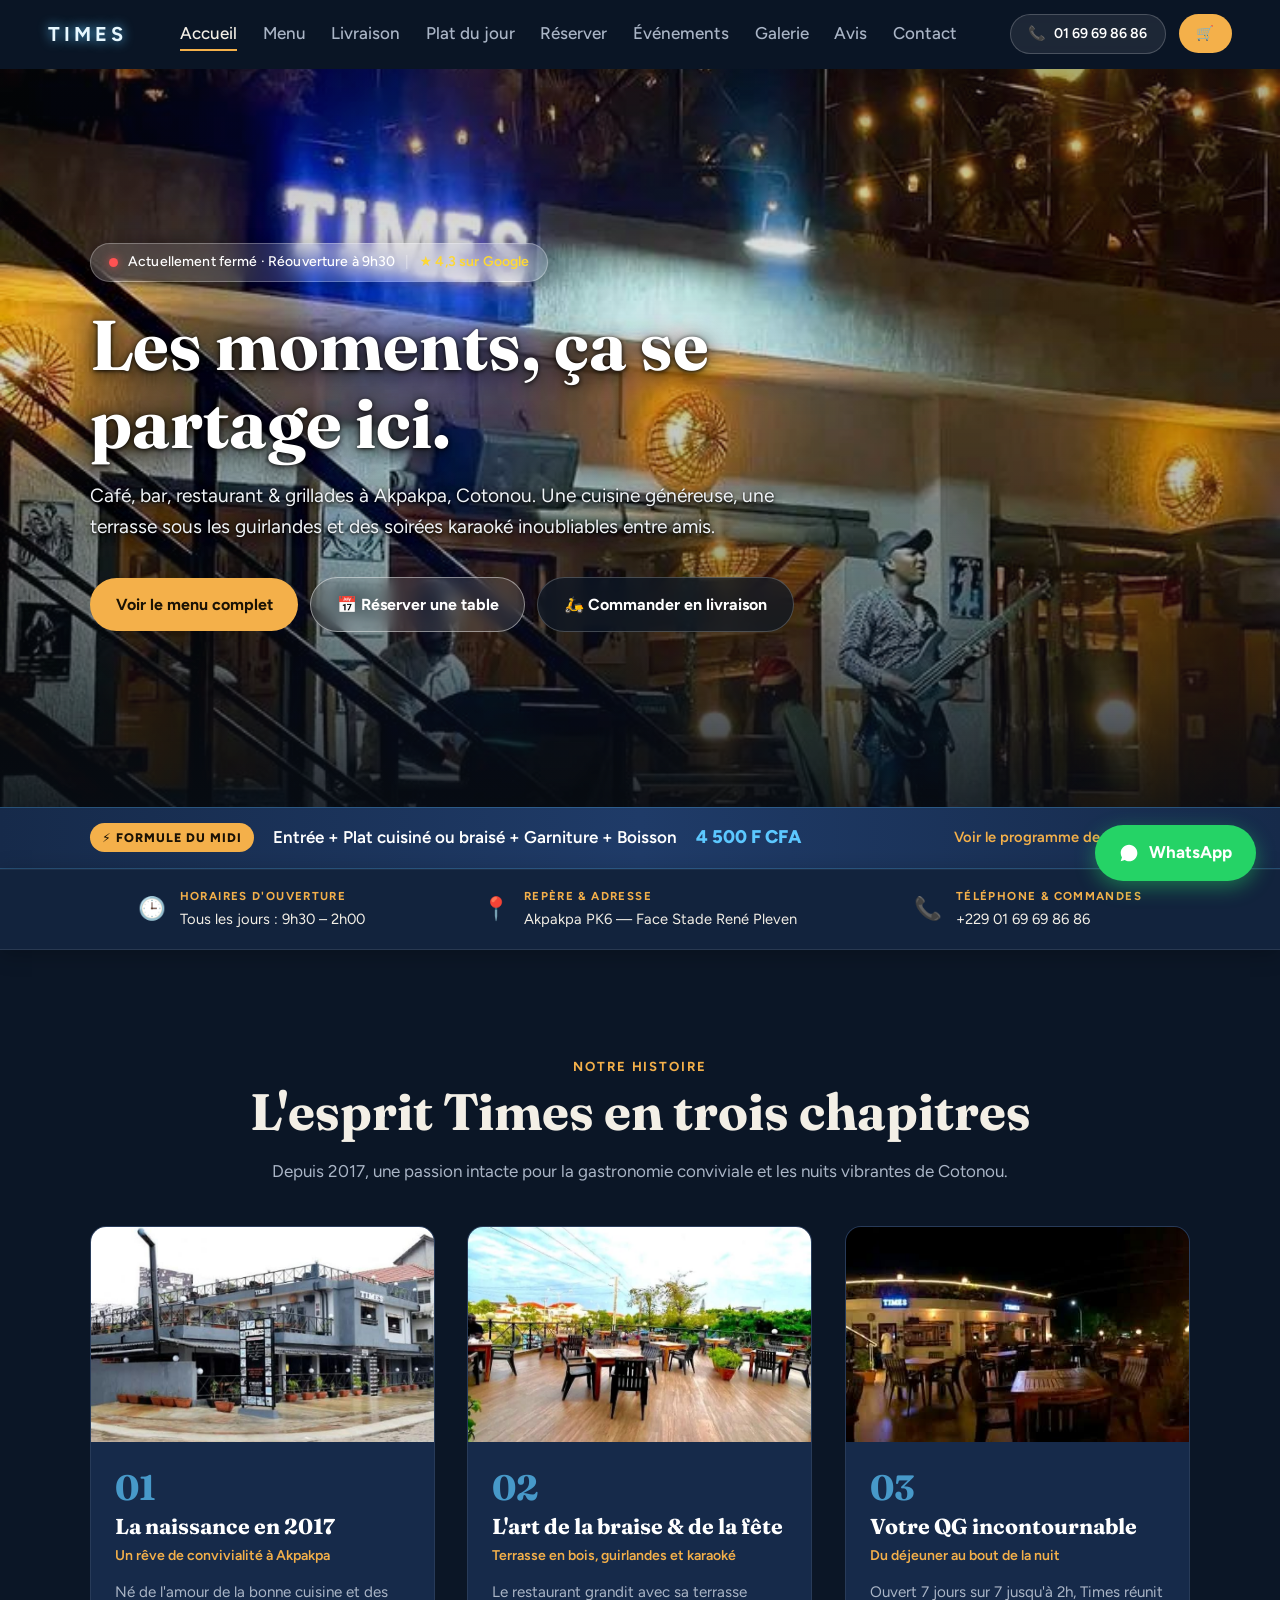
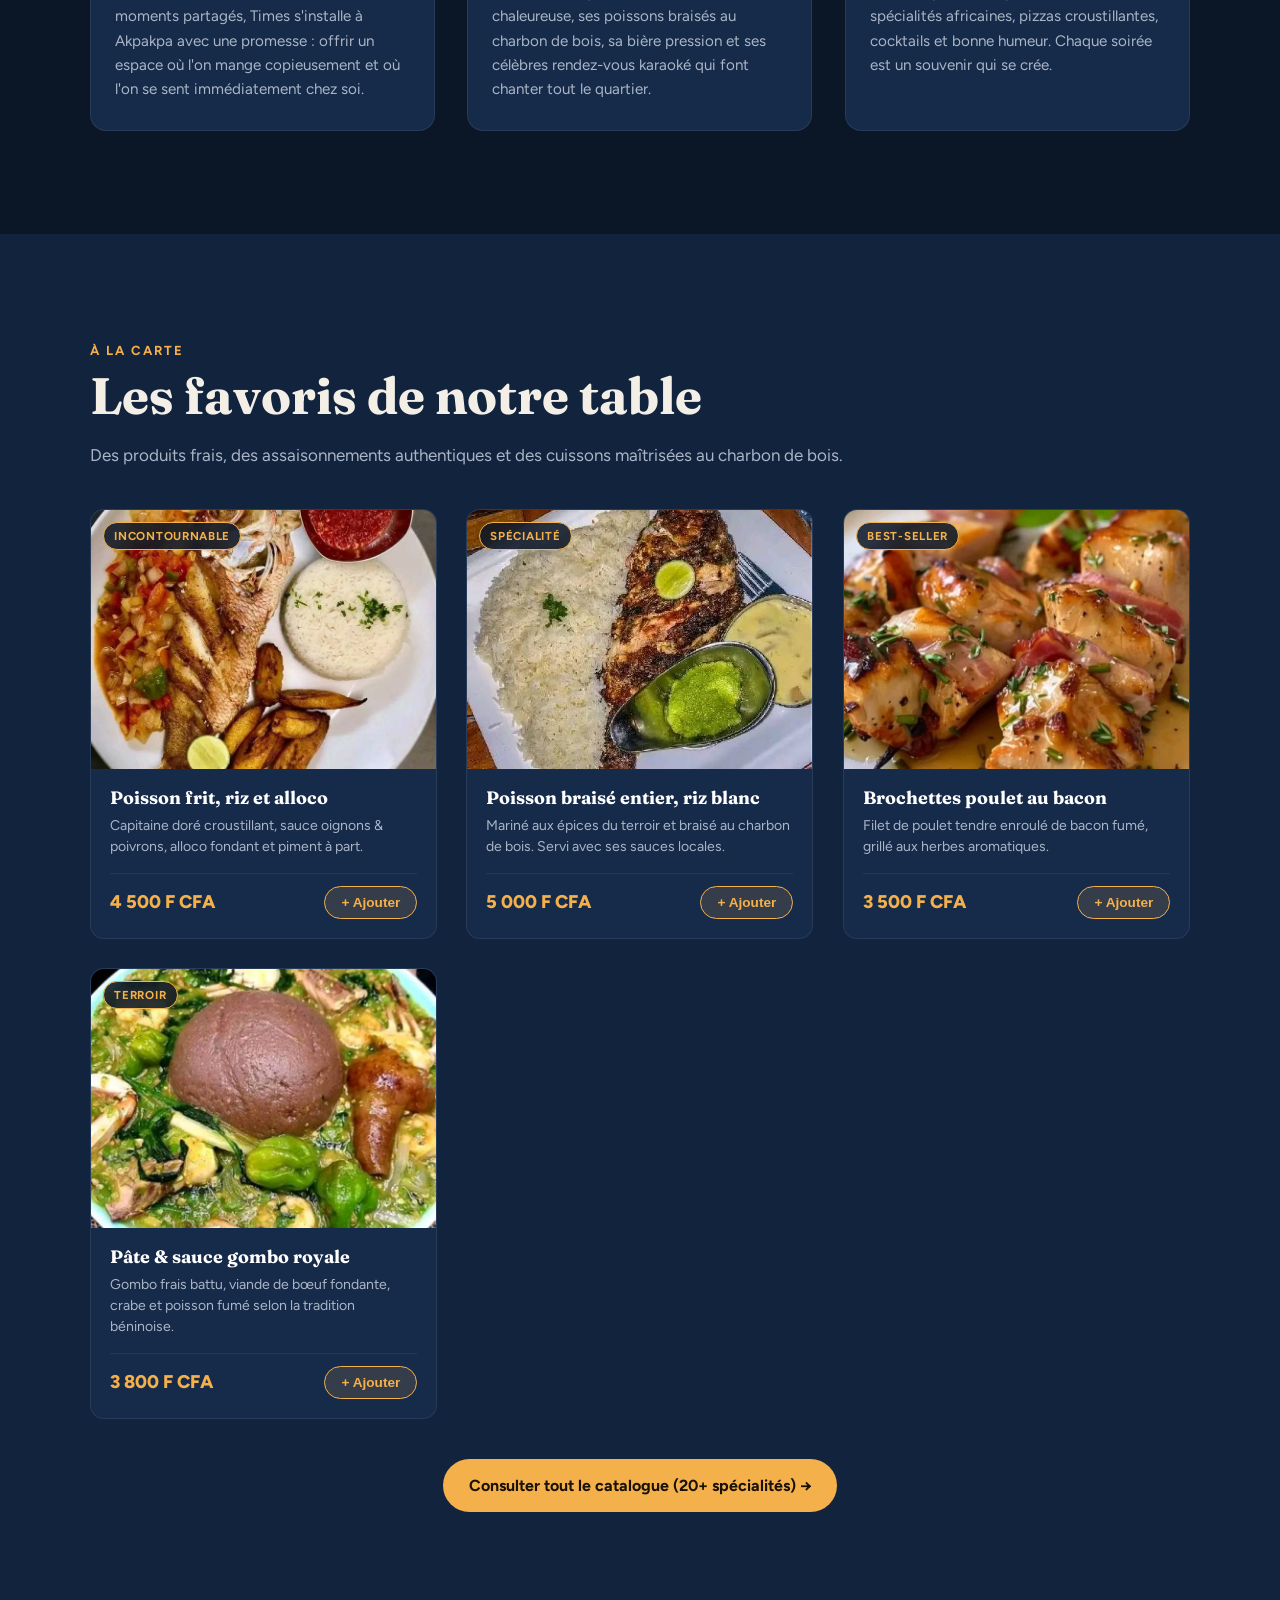
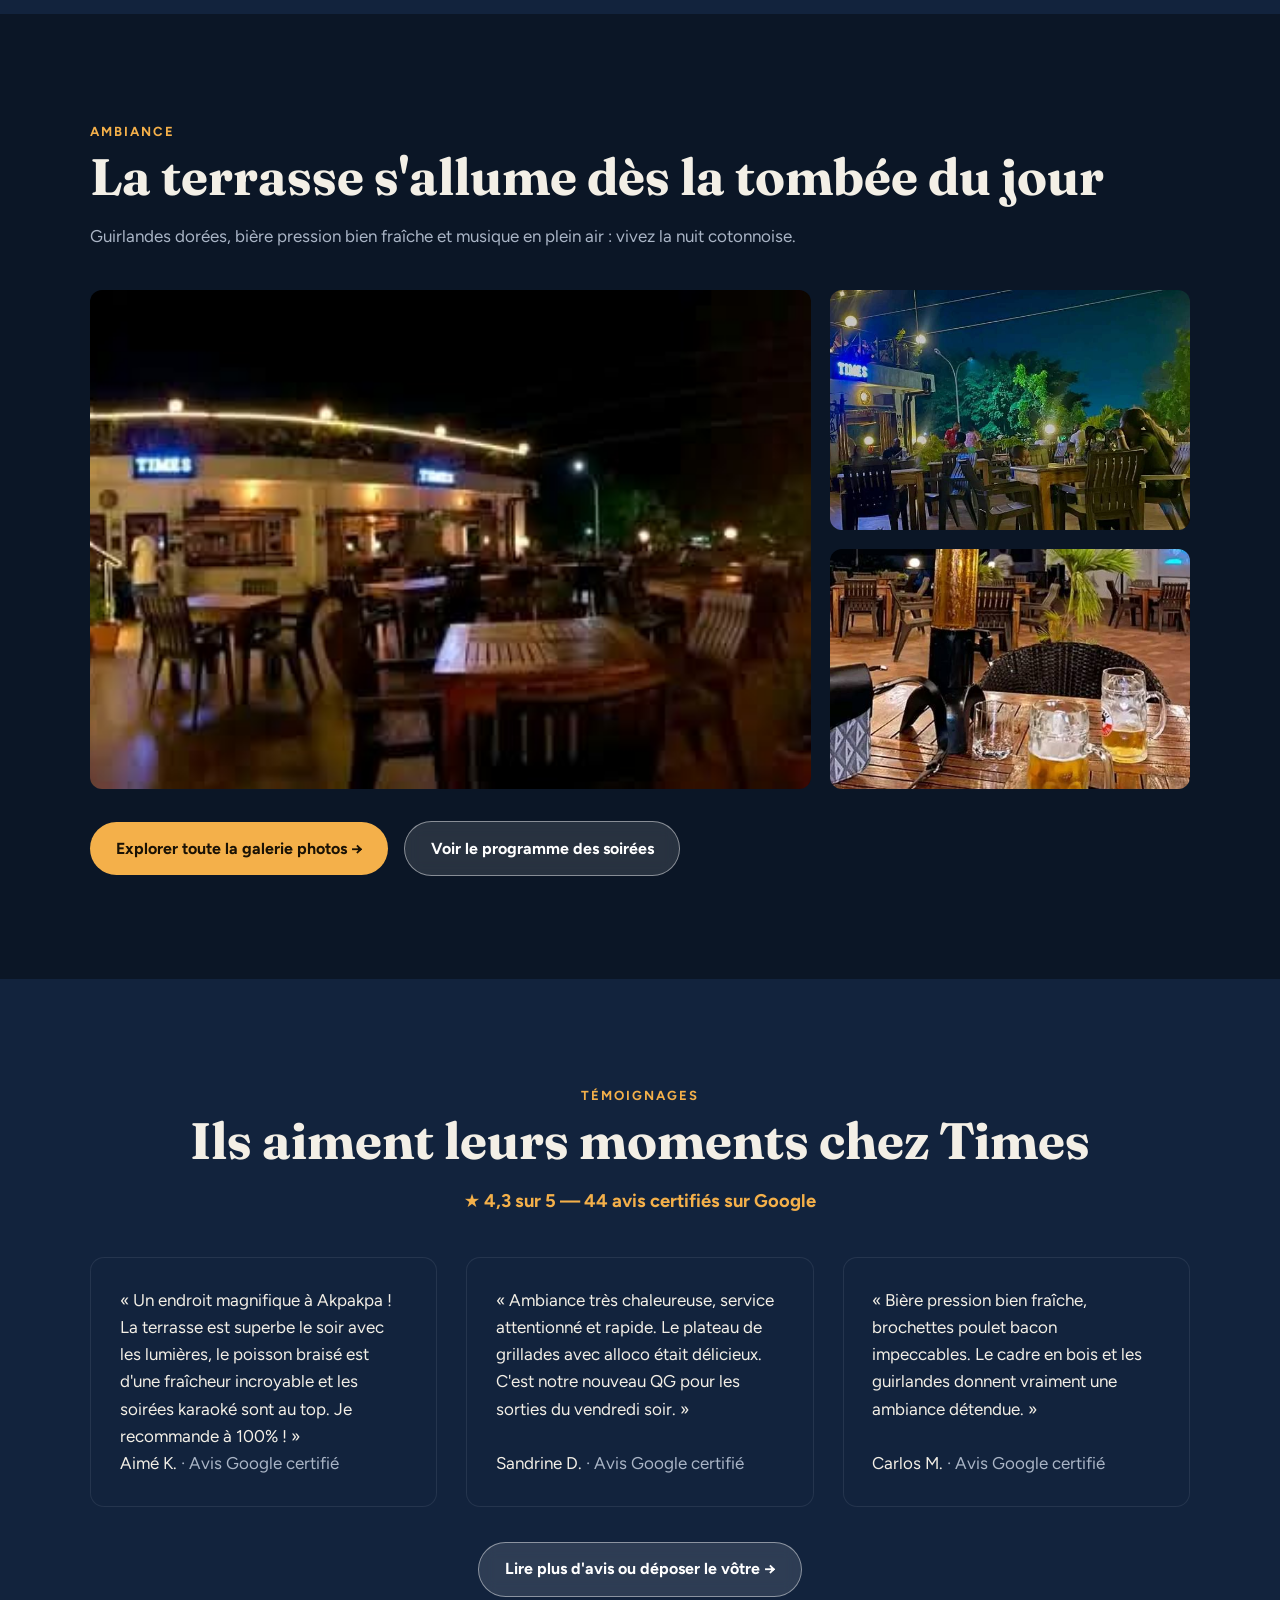
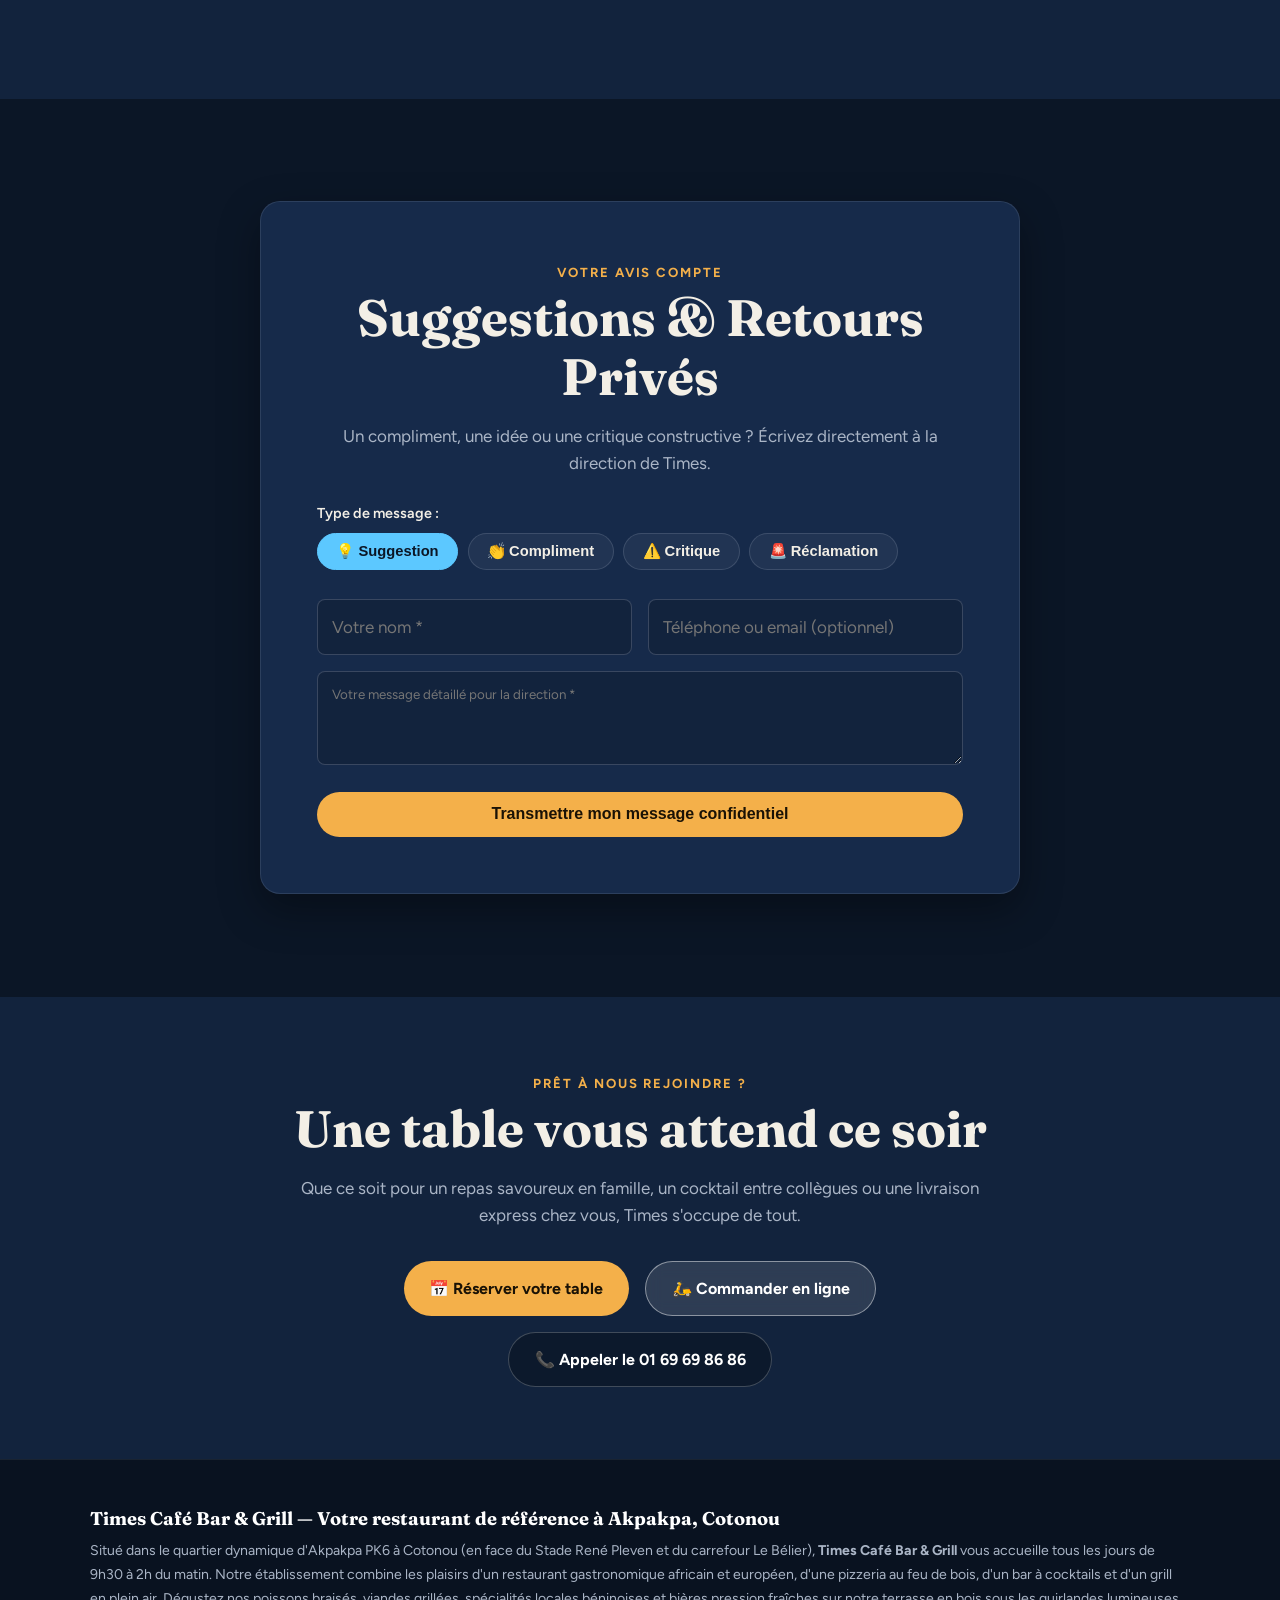
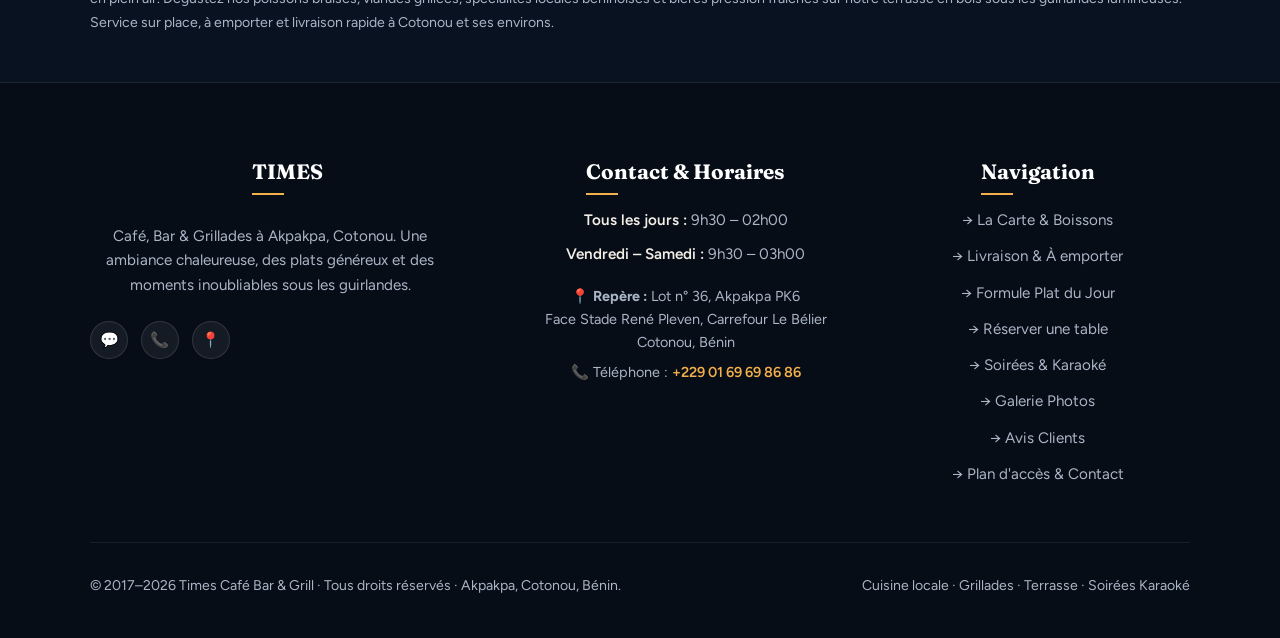
==== commit b5cb4d37: "feat: refonte experte multi-pages inspiree de la spec ferrari-lounge (menu, panier livraison, plat d" ====
--- a/index.html
+++ b/index.html
@@ -5,57 +5,59 @@
     <meta charset="utf-8">
     <meta name="viewport" content="width=device-width, initial-scale=1, viewport-fit=cover">
 
-    <!-- SEO -->
-    <title>Times Café Bar & Grill – Akpakpa, Cotonou</title>
+    <!-- SEO & Métadonnées uniques -->
+    <title>Times Café Bar & Grill – Restaurant, Pizzeria & Barbecue à Akpakpa, Cotonou</title>
     <meta name="description"
-        content="Times Café Bar & Grill à Akpakpa, Cotonou : cuisine, grillades, pizzas, terrasse, karaoké et bonne ambiance. Ouvert tous les jours de 9h30 à 2h.">
+        content="Times Café Bar & Grill à Akpakpa, Cotonou (Bénin) : grillades au feu de bois, poissons frais, pizzas artisanales, terrasse sous les guirlandes et soirées karaoké. Ouvert 7j/7 jusqu'à 2h.">
     <meta name="theme-color" content="#0b1626">
+    <link rel="canonical" href="https://times-site-cotonou.netlify.app/">
     <link rel="icon"
         href="data:image/svg+xml,<svg xmlns='http://www.w3.org/2000/svg' viewBox='0 0 100 100'><rect rx='16' width='100' height='100' fill='%230b1626'/><text x='50' y='68' text-anchor='middle' font-size='48' font-weight='bold' fill='%235cc8ff'>T</text></svg>">
 
-    <!-- Open Graph -->
-    <meta property="og:title" content="Times Café Bar & Grill – Akpakpa, Cotonou">
+    <!-- Open Graph / Réseaux sociaux -->
+    <meta property="og:title" content="Times Café Bar & Grill – Restaurant, Bar & Grillades à Cotonou">
     <meta property="og:description"
-        content="Cuisine, grillades, pizzas, terrasse et karaoké à Akpakpa. Ouvert tous les jours de 9h30 à 2h.">
+        content="Découvrez Times Café Bar & Grill à Akpakpa : poissons braisés, cuisine généreuse, ambiance karaoké et terrasse festive.">
     <meta property="og:image" content="img/hero.jpg">
     <meta property="og:type" content="restaurant">
     <meta property="og:locale" content="fr_BJ">
 
-    <!-- Schema.org Restaurant -->
+    <!-- Schema.org Restaurant (JSON-LD) -->
     <script type="application/ld+json">
-  {
-    "@context": "https://schema.org",
-    "@type": "Restaurant",
-    "name": "Times Café Bar & Grill",
-    "image": "img/hero.jpg",
-    "address": {
-      "@type": "PostalAddress",
-      "streetAddress": "Lot n° 36, Akpakpa PK6",
-      "addressLocality": "Cotonou",
-      "addressCountry": "BJ"
-    },
-    "telephone": "+2290169698686",
-    "openingHours": "Mo-Su 09:30-02:00",
-    "servesCuisine": ["Africaine", "Européenne", "Pizza", "Grillades"],
-    "priceRange": "$$",
-    "aggregateRating": {
-      "@type": "AggregateRating",
-      "ratingValue": "4.3",
-      "reviewCount": "44"
+    {
+      "@context": "https://schema.org",
+      "@type": "Restaurant",
+      "name": "Times Café Bar & Grill",
+      "image": "img/hero.jpg",
+      "address": {
+        "@type": "PostalAddress",
+        "streetAddress": "Lot n° 36, Akpakpa PK6, face Stade René Pleven",
+        "addressLocality": "Cotonou",
+        "addressRegion": "Littoral",
+        "addressCountry": "BJ"
+      },
+      "telephone": "+2290169698686",
+      "openingHours": "Mo-Su 09:30-02:00",
+      "servesCuisine": ["Africaine", "Grillades", "Pizza", "Poissons", "Européenne"],
+      "priceRange": "$$",
+      "aggregateRating": {
+        "@type": "AggregateRating",
+        "ratingValue": "4.3",
+        "reviewCount": "44"
+      }
     }
-  }
-  </script>
-
-    <!-- Fonts -->
+    </script>
+
+    <!-- Polices Google Fonts -->
     <link rel="preconnect" href="https://fonts.googleapis.com">
     <link rel="preconnect" href="https://fonts.gstatic.com" crossorigin>
     <link rel="stylesheet"
-        href="https://fonts.googleapis.com/css2?family=Fraunces:opsz,wght@9..144,500;9..144,700&family=Figtree:wght@400;600;700&display=swap">
-
-    <!-- Styles -->
+        href="https://fonts.googleapis.com/css2?family=Fraunces:opsz,wght@9..144,500;9..144,700&family=Figtree:wght@400;500;600;700;800&display=swap">
+
+    <!-- Stylesheets -->
     <link rel="stylesheet" href="css/style.css">
 
-    <!-- ═══════════ Blocage Anti-Netlify Drawer / AI Chat ═══════════ -->
+    <!-- Blocage strict Netlify Drawer / AI Chat -->
     <style>
         netlify-drawer,
         #netlify-drawer,
@@ -83,17 +85,7 @@
     <script>
         (function () {
             function purgeNetlify() {
-                var targets = [
-                    'netlify-drawer',
-                    '#netlify-drawer',
-                    '[data-netlify-drawer]',
-                    '[class*="netlify-drawer"]',
-                    '[id*="netlify-drawer"]',
-                    '[data-netlify-badge]',
-                    'iframe[src*="netlify"]',
-                    'iframe[title*="Netlify"]',
-                    'iframe[id*="netlify"]'
-                ];
+                var targets = ['netlify-drawer', '#netlify-drawer', '[data-netlify-drawer]', '[class*="netlify-drawer"]', '[id*="netlify-drawer"]', '[data-netlify-badge]', 'iframe[src*="netlify"]'];
                 targets.forEach(function (sel) {
                     document.querySelectorAll(sel).forEach(function (node) {
                         var container = node.closest('div');
@@ -106,10 +98,7 @@
                 });
             }
             if (window.MutationObserver) {
-                var observer = new MutationObserver(function () {
-                    purgeNetlify();
-                });
-                observer.observe(document.documentElement, { childList: true, subtree: true });
+                new MutationObserver(purgeNetlify).observe(document.documentElement, { childList: true, subtree: true });
             }
             window.addEventListener('DOMContentLoaded', purgeNetlify);
             window.addEventListener('load', purgeNetlify);
@@ -119,28 +108,42 @@
 
 <body>
 
-    <!-- ═══════════ Navigation ═══════════ -->
-    <nav class="navbar" role="navigation" aria-label="Navigation principale">
-        <a class="logo" href="#top">TIMES</a>
-
-        <button class="hamburger" id="hamburger" aria-label="Ouvrir le menu" aria-expanded="false"
-            aria-controls="nav-links">
-            <span></span>
-            <span></span>
-            <span></span>
-        </button>
-
-        <div class="nav-links" id="nav-links">
-            <a href="#carte">La carte</a>
-            <a href="#boissons">Boissons</a>
-            <a href="#ambiance">Ambiance</a>
-            <a href="#reserver">Réserver</a>
-            <a class="btn" href="#venir">Venir</a>
-        </div>
-    </nav>
-
-    <!-- ═══════════ Hero (Design façon El Fuego : Vif, Net & Élégant) ═══════════ -->
-    <header class="hero" id="top">
+    <!-- ═══════════ Header Global (Navigation & Appel Direct) ═══════════ -->
+    <header class="navbar" role="banner">
+        <a class="logo" href="index.html" aria-label="Times Café Bar & Grill - Accueil">TIMES</a>
+
+        <nav class="nav-links" id="nav-links" role="navigation" aria-label="Navigation principale">
+            <a href="index.html" class="active">Accueil</a>
+            <a href="menu.html">Menu</a>
+            <a href="commander.html">Livraison</a>
+            <a href="plat-du-jour.html">Plat du jour</a>
+            <a href="reservation.html">Réserver</a>
+            <a href="evenements.html">Événements</a>
+            <a href="galerie.html">Galerie</a>
+            <a href="avis.html">Avis</a>
+            <a href="contact.html">Contact</a>
+        </nav>
+
+        <div class="nav-actions">
+            <a class="header-phone" href="tel:+2290169698686" aria-label="Appeler le restaurant Times">
+                <span>📞</span>
+                <span>01 69 69 86 86</span>
+            </a>
+            <a class="cart-header-btn" href="commander.html" aria-label="Voir le panier">
+                <span>🛒</span>
+                <span class="cart-badge" style="display:none;">0</span>
+            </a>
+            <button class="hamburger" id="hamburger" aria-label="Ouvrir le menu de navigation" aria-expanded="false"
+                aria-controls="nav-links">
+                <span></span>
+                <span></span>
+                <span></span>
+            </button>
+        </div>
+    </header>
+
+    <!-- ═══════════ Section 1 : Hero Net, Lumineux & Accueillant ═══════════ -->
+    <section class="hero" id="top">
         <div class="hero-bg-wrapper">
             <img src="img/hero.jpg" alt="Façade et ambiance lumineuse de Times Café Bar & Grill à Cotonou" class="hero-bg-img"
                 fetchpriority="high">
@@ -155,17 +158,29 @@
                     <span class="pill-rating">★ 4,3 sur Google</span>
                 </div>
                 <h1>Les moments, ça se partage ici.</h1>
-                <p class="hero-desc">Restaurant, pizzeria, bar à cocktails & grillades au cœur d'Akpakpa, Cotonou. Une cuisine généreuse, une terrasse sous les guirlandes et des soirées inoubliables entre amis.</p>
+                <p class="hero-desc">Café, bar, restaurant & grillades à Akpakpa, Cotonou. Une cuisine généreuse, une terrasse sous les guirlandes et des soirées karaoké inoubliables entre amis.</p>
                 <div class="row hero-btns">
-                    <a class="btn" href="#carte">Voir la carte</a>
-                    <a class="btn btn-secondary" href="#reserver">📅 Réserver une table</a>
-                    <a class="btn btn-phone" href="tel:+2290169698686">📞 Nous appeler</a>
-                </div>
-            </div>
-        </div>
-    </header>
-
-    <!-- ═══════════ Bandeau Informations Rapides (comme El Fuego) ═══════════ -->
+                    <a class="btn" href="menu.html">Voir le menu complet</a>
+                    <a class="btn btn-secondary" href="reservation.html">📅 Réserver une table</a>
+                    <a class="btn btn-phone" href="commander.html">🛵 Commander en livraison</a>
+                </div>
+            </div>
+        </div>
+    </section>
+
+    <!-- ═══════════ Section 2 : Bandeau Offre du Jour (cliquable) ═══════════ -->
+    <a class="daily-banner" href="plat-du-jour.html" aria-label="Découvrir le plat du jour Times">
+        <div class="wrap daily-banner-wrap">
+            <div class="daily-banner-content">
+                <span class="daily-banner-badge">⚡ Formule du Midi</span>
+                <span style="font-weight: 600;">Entrée + Plat cuisiné ou braisé + Garniture + Boisson</span>
+                <span class="daily-banner-price">4 500 F CFA</span>
+            </div>
+            <span class="daily-banner-link">Voir le programme de la semaine →</span>
+        </div>
+    </a>
+
+    <!-- ═══════════ Bandeau d'Informations Rapides ═══════════ -->
     <div class="strip">
         <div class="wrap strip-wrap">
             <div class="strip-item">
@@ -178,8 +193,8 @@
             <div class="strip-item">
                 <span class="strip-icon" aria-hidden="true">📍</span>
                 <div>
-                    <b>Adresse</b>
-                    <span>Lot n° 36, Akpakpa PK6, Cotonou</span>
+                    <b>Repère & Adresse</b>
+                    <span>Akpakpa PK6 — Face Stade René Pleven</span>
                 </div>
             </div>
             <div class="strip-item">
@@ -192,337 +207,309 @@
         </div>
     </div>
 
-    <!-- ═══════════ Intro ═══════════ -->
+    <!-- ═══════════ Section 4 : Histoire en 3 étapes numérotées ═══════════ -->
     <section>
-        <div class="wrap two-col">
-            <div class="reveal">
-                <h2>Une terrasse pour prendre son temps</h2>
-                <p class="muted">Depuis 2017, Times réunit bar, restaurant, pizzeria et grillades, avec des spécialités
-                    européennes et africaines, de la bière pression, de la shisha et des soirées karaoké.</p>
-                <p class="muted" style="margin-top: 1rem;">Un déjeuner en famille, un verre après le travail ou une
-                    soirée entre amis : il y a toujours une table pour vous.</p>
-            </div>
-            <img class="section-img reveal" src="img/terrasse-jour.jpg"
-                alt="La terrasse en bois de Times en journée, tables dressées sous les guirlandes" loading="lazy">
-        </div>
-    </section>
-
-    <!-- ═══════════ La carte ═══════════ -->
-    <section class="section--dark" id="carte">
-        <div class="wrap">
-            <h2 class="reveal">La carte</h2>
-            <p class="lead reveal">Choisissez un plat et envoyez votre commande sur WhatsApp. Les prix et les plats du
-                jour vous sont confirmés par l'équipe.</p>
-
-            <div class="tabs" id="tabs" role="tablist" aria-label="Filtrer les plats par catégorie"></div>
-
-            <!-- Poissons et fruits de mer -->
-            <div class="cat reveal">
-                <h3>Poissons et fruits de mer</h3>
-                <div class="grid">
-                    <figure data-c="p" data-n="Poisson frit, riz et alloco">
-                        <img src="img/menu/poisson-frit-riz-alloco.jpg" alt="Poisson frit, riz et alloco"
-                            loading="lazy">
-                        <figcaption><b>Poisson frit, riz et alloco</b><span>Sauce d'oignons et poivrons, piment à
-                                part.</span></figcaption>
-                    </figure>
-                    <figure data-c="p" data-n="Poisson braisé, riz blanc">
-                        <img src="img/menu/poisson-braise-riz.jpg" alt="Poisson braisé, riz blanc" loading="lazy">
-                        <figcaption><b>Poisson braisé, riz blanc</b><span>Servi avec ses sauces.</span></figcaption>
-                    </figure>
-                    <figure data-c="p" data-n="Gambas et légumes">
-                        <img src="img/menu/gambas-legumes.jpg" alt="Gambas et légumes" loading="lazy">
-                        <figcaption><b>Gambas et légumes</b><span>Gambas épicées, légumes rôtis.</span></figcaption>
-                    </figure>
-                    <figure data-c="p" data-n="Filets de poisson au curry">
-                        <img src="img/menu/filets-poisson-curry.jpg" alt="Filets de poisson au curry" loading="lazy">
-                        <figcaption><b>Filets de poisson au curry</b><span>Sauce crémeuse, riz basmati.</span>
-                        </figcaption>
-                    </figure>
-                    <figure data-c="p" data-n="Poisson frit, riz et légumes">
-                        <img src="img/menu/poisson-frit-riz-legumes.jpg" alt="Poisson frit, riz et légumes"
-                            loading="lazy">
-                        <figcaption><b>Poisson frit, riz et légumes</b><span>Servi avec sa sauce pimentée.</span>
-                        </figcaption>
-                    </figure>
-                </div>
-            </div>
-
-            <!-- Plats du pays -->
-            <div class="cat reveal">
-                <h3>Plats du pays</h3>
-                <div class="grid">
-                    <figure data-c="d" data-n="Pâte et sauce verte">
-                        <img src="img/menu/pate-sauce-verte.jpg" alt="Pâte et sauce verte" loading="lazy">
-                        <figcaption><b>Pâte et sauce verte</b><span>Crevettes et poisson dans une sauce verte
-                                relevée.</span></figcaption>
-                    </figure>
-                    <figure data-c="d" data-n="Pâte et sauce gombo">
-                        <img src="img/menu/pate-sauce-gombo.jpg" alt="Pâte et sauce gombo" loading="lazy">
-                        <figcaption><b>Pâte et sauce gombo</b><span>Gombo, fruits de mer et viande.</span></figcaption>
-                    </figure>
-                </div>
-            </div>
-
-            <!-- Grillades et viandes -->
-            <div class="cat reveal">
-                <h3>Grillades et viandes</h3>
-                <div class="grid">
-                    <figure data-c="g" data-n="Brochettes de poulet au bacon">
-                        <img src="img/menu/brochettes-poulet-bacon.jpg" alt="Brochettes de poulet au bacon"
-                            loading="lazy">
-                        <figcaption><b>Brochettes de poulet au bacon</b><span>Poulet grillé, herbes fraîches.</span>
-                        </figcaption>
-                    </figure>
-                    <figure data-c="g" data-n="Grillade, riz et légumes">
-                        <img src="img/menu/grillade-riz-legumes.jpg" alt="Grillade, riz et légumes" loading="lazy">
-                        <figcaption><b>Grillade, riz et légumes</b><span>Servie avec tomate rôtie et piment.</span>
-                        </figcaption>
-                    </figure>
-                    <figure data-c="g" data-n="Bœuf sauté aux oignons">
-                        <img src="img/menu/boeuf-saute-oignons.jpg" alt="Bœuf sauté aux oignons" loading="lazy">
-                        <figcaption><b>Bœuf sauté aux oignons</b><span>Bœuf tendre et oignons caramélisés.</span>
-                        </figcaption>
-                    </figure>
-                </div>
-            </div>
-
-            <!-- Pizzas -->
-            <div class="cat reveal">
-                <h3>Pizzas</h3>
-                <div class="grid">
-                    <figure data-c="z" data-n="Pizza jambon, champignons et olives">
-                        <img src="img/menu/pizza-jambon-champignons.jpg" alt="Pizza jambon, champignons et olives"
-                            loading="lazy">
-                        <figcaption><b>Pizza jambon, champignons et olives</b><span>Fromage fondant, poivron
-                                vert.</span></figcaption>
-                    </figure>
-                </div>
-            </div>
-
-            <!-- Pâtes et riz -->
-            <div class="cat reveal">
-                <h3>Pâtes et riz</h3>
-                <div class="grid">
-                    <figure data-c="r" data-n="Tagliatelles au poulet">
-                        <img src="img/menu/tagliatelles-poulet.jpg" alt="Tagliatelles au poulet" loading="lazy">
-                        <figcaption><b>Tagliatelles au poulet</b><span>Sauce crémeuse aux champignons.</span>
-                        </figcaption>
-                    </figure>
-                    <figure data-c="r" data-n="Riz cantonais">
-                        <img src="img/menu/riz-cantonais.jpg" alt="Riz cantonais" loading="lazy">
-                        <figcaption><b>Riz cantonais</b><span>Jambon, œuf et petits pois.</span></figcaption>
-                    </figure>
-                </div>
-            </div>
-
-            <!-- Desserts -->
-            <div class="cat reveal">
-                <h3>Desserts</h3>
-                <div class="grid">
-                    <figure data-c="s" data-n="Glace">
-                        <img src="img/menu/glace.jpg" alt="Coupe de glace artisanale" loading="lazy">
-                        <figcaption><b>Glace</b><span>Pour finir la soirée.</span></figcaption>
-                    </figure>
-                </div>
-            </div>
-
-        </div>
-    </section>
-
-    <!-- ═══════════ Boissons ═══════════ -->
-    <section id="boissons">
-        <div class="wrap">
-            <h2 class="reveal">Boissons</h2>
-
-            <div class="drinks-grid reveal">
-                <div>
-                    <h3>Bières</h3>
-                    <p class="drink-item"><span>Flag, Castel, Béninoise</span><span>1 200 F</span></p>
-                    <p class="drink-item"><span>Heineken, Beaufort, Guinness</span><span>1 500 F</span></p>
-                    <p class="drink-item"><span>Desperados, Savanna</span><span>2 500 F</span></p>
-                </div>
-                <div>
-                    <h3>Sans alcool</h3>
-                    <p class="drink-item"><span>Eau minérale (petite)</span><span>1 000 F</span></p>
-                    <p class="drink-item"><span>Jus en bouteille</span><span>1 500 F</span></p>
-                    <p class="drink-item"><span>Malta Guinness, Perrier</span><span>1 500 F</span></p>
-                    <p class="drink-item"><span>Jus naturel, orange ou ananas</span><span>2 000 F</span></p>
-                </div>
-                <div>
-                    <h3>Boissons chaudes</h3>
-                    <p class="drink-item"><span>Thé, infusion, chocolat chaud</span><span>1 500 F</span></p>
-                    <p class="drink-item"><span>Café allongé ou Nescafé</span><span>1 500 F</span></p>
-                    <p class="drink-item"><span>Thé au lait, cappuccino</span><span>2 000 F</span></p>
-                </div>
-                <div>
-                    <h3>Apéritifs</h3>
-                    <p class="drink-item"><span>Rhum Bacardi, Gin Gordon's</span><span>3 000 F</span></p>
-                    <p class="drink-item"><span>Vodka Absolut, Téquila</span><span>3 000 F</span></p>
-                </div>
-            </div>
-
-            <p class="muted reveal" style="margin-top: 1.5rem">Prix en francs CFA.</p>
-        </div>
-    </section>
-
-    <!-- ═══════════ Ambiance ═══════════ -->
-    <section class="section--dark" id="ambiance">
-        <div class="wrap">
-            <h2 class="reveal">Le soir, Times s'allume</h2>
-
-            <img class="pano reveal" src="img/ambiance/panorama-nuit.jpg"
-                alt="Vue panoramique de la terrasse de Times de nuit, éclairée par des guirlandes" loading="lazy">
+        <div class="wrap">
+            <div class="section-head center reveal">
+                <span class="section-tag">Notre Histoire</span>
+                <h2>L'esprit Times en trois chapitres</h2>
+                <p class="muted">Depuis 2017, une passion intacte pour la gastronomie conviviale et les nuits vibrantes de Cotonou.</p>
+            </div>
+
+            <div class="story-grid">
+                <!-- Étape 1 -->
+                <div class="story-card reveal">
+                    <img src="img/facade-jour.jpg" alt="Façade d'origine de Times en 2017" loading="lazy">
+                    <div class="story-card-body">
+                        <span class="story-step-num">01</span>
+                        <h3>La naissance en 2017</h3>
+                        <span class="story-card-subtitle">Un rêve de convivialité à Akpakpa</span>
+                        <p>Né de l'amour de la bonne cuisine et des moments partagés, Times s'installe à Akpakpa avec une promesse : offrir un espace où l'on mange copieusement et où l'on se sent immédiatement chez soi.</p>
+                    </div>
+                </div>
+
+                <!-- Étape 2 -->
+                <div class="story-card reveal">
+                    <img src="img/evenement-terrasse.jpg" alt="Terrasse en bois et grillades" loading="lazy">
+                    <div class="story-card-body">
+                        <span class="story-step-num">02</span>
+                        <h3>L'art de la braise & de la fête</h3>
+                        <span class="story-card-subtitle">Terrasse en bois, guirlandes et karaoké</span>
+                        <p>Le restaurant grandit avec sa terrasse chaleureuse, ses poissons braisés au charbon de bois, sa bière pression et ses célèbres rendez-vous karaoké qui font chanter tout le quartier.</p>
+                    </div>
+                </div>
+
+                <!-- Étape 3 -->
+                <div class="story-card reveal">
+                    <img src="img/ambiance/panorama-nuit.jpg" alt="Ambiance nocturne festive Times" loading="lazy">
+                    <div class="story-card-body">
+                        <span class="story-step-num">03</span>
+                        <h3>Votre QG incontournable</h3>
+                        <span class="story-card-subtitle">Du déjeuner au bout de la nuit</span>
+                        <p>Ouvert 7 jours sur 7 jusqu'à 2h, Times réunit spécialités africaines, pizzas croustillantes, cocktails et bonne humeur. Chaque soirée est un souvenir qui se crée.</p>
+                    </div>
+                </div>
+            </div>
+        </div>
+    </section>
+
+    <!-- ═══════════ Section 5 : Aperçu du Menu ═══════════ -->
+    <section class="section--dark" id="apercu-menu">
+        <div class="wrap">
+            <div class="section-head reveal">
+                <span class="section-tag">À la carte</span>
+                <h2>Les favoris de notre table</h2>
+                <p class="muted">Des produits frais, des assaisonnements authentiques et des cuissons maîtrisées au charbon de bois.</p>
+            </div>
+
+            <div class="grid" style="display: grid; grid-template-columns: repeat(auto-fill, minmax(280px, 1fr)); gap: 1.8rem; margin-bottom: 2.5rem;">
+                <!-- Plat 1 -->
+                <div class="product-card reveal">
+                    <div class="product-card-img-wrap">
+                        <img src="img/menu/poisson-frit-riz-alloco.jpg" alt="Poisson frit, riz et alloco" loading="lazy">
+                        <span class="product-card-badge">Incontournable</span>
+                    </div>
+                    <div class="product-card-body">
+                        <h3 class="product-card-title">Poisson frit, riz et alloco</h3>
+                        <p class="product-card-desc">Capitaine doré croustillant, sauce oignons & poivrons, alloco fondant et piment à part.</p>
+                        <div class="product-card-foot">
+                            <span class="product-card-price">4 500 F CFA</span>
+                            <button type="button" class="btn-add-cart" data-add-cart="p-01">+ Ajouter</button>
+                        </div>
+                    </div>
+                </div>
+
+                <!-- Plat 2 -->
+                <div class="product-card reveal">
+                    <div class="product-card-img-wrap">
+                        <img src="img/menu/poisson-braise-riz.jpg" alt="Poisson braisé entier, riz blanc" loading="lazy">
+                        <span class="product-card-badge">Spécialité</span>
+                    </div>
+                    <div class="product-card-body">
+                        <h3 class="product-card-title">Poisson braisé entier, riz blanc</h3>
+                        <p class="product-card-desc">Mariné aux épices du terroir et braisé au charbon de bois. Servi avec ses sauces locales.</p>
+                        <div class="product-card-foot">
+                            <span class="product-card-price">5 000 F CFA</span>
+                            <button type="button" class="btn-add-cart" data-add-cart="p-02">+ Ajouter</button>
+                        </div>
+                    </div>
+                </div>
+
+                <!-- Plat 3 -->
+                <div class="product-card reveal">
+                    <div class="product-card-img-wrap">
+                        <img src="img/menu/brochettes-poulet-bacon.jpg" alt="Brochettes de poulet au bacon" loading="lazy">
+                        <span class="product-card-badge">Best-seller</span>
+                    </div>
+                    <div class="product-card-body">
+                        <h3 class="product-card-title">Brochettes poulet au bacon</h3>
+                        <p class="product-card-desc">Filet de poulet tendre enroulé de bacon fumé, grillé aux herbes aromatiques.</p>
+                        <div class="product-card-foot">
+                            <span class="product-card-price">3 500 F CFA</span>
+                            <button type="button" class="btn-add-cart" data-add-cart="g-01">+ Ajouter</button>
+                        </div>
+                    </div>
+                </div>
+
+                <!-- Plat 4 -->
+                <div class="product-card reveal">
+                    <div class="product-card-img-wrap">
+                        <img src="img/menu/pate-sauce-gombo.jpg" alt="Pâte blanche & sauce gombo royale" loading="lazy">
+                        <span class="product-card-badge">Terroir</span>
+                    </div>
+                    <div class="product-card-body">
+                        <h3 class="product-card-title">Pâte & sauce gombo royale</h3>
+                        <p class="product-card-desc">Gombo frais battu, viande de bœuf fondante, crabe et poisson fumé selon la tradition béninoise.</p>
+                        <div class="product-card-foot">
+                            <span class="product-card-price">3 800 F CFA</span>
+                            <button type="button" class="btn-add-cart" data-add-cart="d-02">+ Ajouter</button>
+                        </div>
+                    </div>
+                </div>
+            </div>
+
+            <div class="center" style="text-align: center;">
+                <a class="btn" href="menu.html">Consulter tout le catalogue (20+ spécialités) →</a>
+            </div>
+        </div>
+    </section>
+
+    <!-- ═══════════ Section 6 : Aperçu Galerie & Ambiance ═══════════ -->
+    <section>
+        <div class="wrap">
+            <div class="section-head reveal">
+                <span class="section-tag">Ambiance</span>
+                <h2>La terrasse s'allume dès la tombée du jour</h2>
+                <p class="muted">Guirlandes dorées, bière pression bien fraîche et musique en plein air : vivez la nuit cotonnoise.</p>
+            </div>
 
             <div class="gal reveal">
-                <img class="a" src="img/ambiance/terrasse-nuit.jpg"
-                    alt="La terrasse de Times de nuit, tables occupées et ambiance chaleureuse" loading="lazy">
-                <img src="img/ambiance/facade-nuit.jpg" alt="La façade de Times éclairée de nuit" loading="lazy">
-                <img src="img/ambiance/biere-terrasse.jpg" alt="Une tour de bière et deux chopes sur la terrasse"
-                    loading="lazy">
-            </div>
-
-            <p class="muted reveal" style="margin: 2rem 0 1rem; max-width: 56ch;">Soirées karaoké, bière pression et
-                bonne musique : venez chanter entre amis.</p>
-            <a class="btn reveal" data-wa="Bonjour Times, quand a lieu la prochaine soirée karaoké ?" href="#">Demander
-                la prochaine soirée karaoké</a>
-        </div>
-    </section>
-
-    <!-- ═══════════ Avis ═══════════ -->
-    <section>
-        <div class="wrap">
-            <h2 class="reveal">Ils en parlent</h2>
-            <p class="score reveal">★ 4,3 sur 5 — 44 avis Google</p>
+                <img class="a" src="img/ambiance/panorama-nuit.jpg" alt="Panorama de la terrasse de Times illuminée la nuit" loading="lazy">
+                <img src="img/ambiance/terrasse-nuit.jpg" alt="Tables dressées sur la terrasse de Times" loading="lazy">
+                <img src="img/ambiance/biere-terrasse.jpg" alt="Chope de bière fraîche et tour de bière" loading="lazy">
+            </div>
+
+            <div style="margin-top: 2rem; display: flex; gap: 1rem; flex-wrap: wrap; align-items: center;">
+                <a class="btn" href="galerie.html">Explorer toute la galerie photos →</a>
+                <a class="btn btn-secondary" href="evenements.html">Voir le programme des soirées</a>
+            </div>
+        </div>
+    </section>
+
+    <!-- ═══════════ Section 7 : Avis Clients (Vérifiés Google) ═══════════ -->
+    <section class="section--dark">
+        <div class="wrap">
+            <div class="section-head center reveal">
+                <span class="section-tag">Témoignages</span>
+                <h2>Ils aiment leurs moments chez Times</h2>
+                <p class="score">★ 4,3 sur 5 — 44 avis certifiés sur Google</p>
+            </div>
 
             <div class="reviews reveal">
                 <div class="review-card">
-                    <div class="stars">★★★★★</div>
-                    <blockquote>
-                        Bon coin chic, très propre et très accueillant.
-                        <cite>— Cedric D., avis Google</cite>
-                    </blockquote>
+                    <p class="review-text">« Un endroit magnifique à Akpakpa ! La terrasse est superbe le soir avec les lumières, le poisson braisé est d'une fraîcheur incroyable et les soirées karaoké sont au top. Je recommande à 100% ! »</p>
+                    <p class="review-author">Aimé K. <span class="muted">· Avis Google certifié</span></p>
                 </div>
                 <div class="review-card">
-                    <div class="stars">★★★★☆</div>
-                    <blockquote>
-                        Un coin sympa avec de la bonne cuisine.
-                        <cite>— Cowiya A., avis Google</cite>
-                    </blockquote>
+                    <p class="review-text">« Ambiance très chaleureuse, service attentionné et rapide. Le plateau de grillades avec alloco était délicieux. C'est notre nouveau QG pour les sorties du vendredi soir. »</p>
+                    <p class="review-author">Sandrine D. <span class="muted">· Avis Google certifié</span></p>
                 </div>
                 <div class="review-card">
-                    <div class="stars">★★★★☆</div>
-                    <blockquote>
-                        On y mange des plats européens et béninois à un prix correct. Le service est bon.
-                        <cite>— Imaa B., avis Google</cite>
-                    </blockquote>
-                </div>
-            </div>
-        </div>
-    </section>
-
-    <!-- ═══════════ Événements ═══════════ -->
-    <section class="section--dark">
-        <div class="wrap two-col">
-            <div class="reveal">
-                <h2>Anniversaires, repas de groupe, soirées</h2>
-                <p class="muted">Vous préparez un événement ? Écrivez-nous la date et le nombre de personnes : nous vous
-                    répondons sur WhatsApp avec une proposition.</p>
-                <a class="btn"
-                    data-wa="Bonjour Times, je voudrais un devis pour un événement (date, nombre de personnes) :"
-                    href="#" style="margin-top: 1.2rem;">Demander un devis</a>
-            </div>
-            <img class="section-img reveal" src="img/evenement-terrasse.jpg"
-                alt="La terrasse de Times décorée pour un événement" loading="lazy" style="aspect-ratio: 16/10;">
-        </div>
-    </section>
-
-    <!-- ═══════════ Réservation ═══════════ -->
-    <section id="reserver">
-        <div class="wrap form-wrap">
-            <h2 class="reveal">Réserver une table</h2>
-            <p class="muted reveal">Remplissez ces champs : votre message s'ouvre dans WhatsApp, prêt à envoyer.</p>
-
-            <div class="fields reveal">
-                <input id="r-name" placeholder="Votre nom" aria-label="Votre nom" class="full" autocomplete="name">
-                <input id="r-date" type="date" aria-label="Date de réservation">
-                <input id="r-time" type="time" aria-label="Heure de réservation">
-                <input id="r-guests" type="number" min="1" max="50" placeholder="Nombre de personnes"
-                    aria-label="Nombre de personnes" class="full">
-            </div>
-
-            <p class="form-error" id="form-error" role="alert" aria-live="polite"></p>
-            <a class="btn" id="rb" href="#" aria-label="Envoyer la réservation sur WhatsApp">Envoyer sur WhatsApp</a>
-        </div>
-    </section>
-
-    <!-- ═══════════ Venir ═══════════ -->
-    <section class="section--dark visit" id="venir">
-        <div class="wrap">
-            <img class="facade-img reveal" src="img/facade-jour.jpg"
-                alt="La façade de Times Café Bar & Grill en journée" loading="lazy">
-
-            <h2 class="reveal">Venir chez Times</h2>
-
-            <ul class="services reveal">
-                <li>Sur place</li>
-                <li>À emporter</li>
-                <li>Livraison</li>
-                <li>Terrasse</li>
-                <li>Karaoké</li>
-            </ul>
-
-            <address class="reveal">Lot n° 36, Akpakpa PK6<br>Cotonou, Bénin</address>
-            <p class="muted reveal">Tous les jours, de 9h30 à 2h</p>
-            <p class="muted reveal">WhatsApp et téléphone : <a href="tel:+2290169698686">01 69 69 86 86</a></p>
-
-            <div class="map-container reveal">
-                <iframe title="Localisation de Times Café Bar & Grill à Cotonou"
-                    src="https://www.google.com/maps/embed?pb=!1m18!1m12!1m3!1d15865.123456789!2d2.4567!3d6.3689!2m3!1f0!2f0!3f0!3m2!1i1024!2i768!4f13.1!3m3!1m2!1s0x1023554b73b22cfd%3A0x6b772c918349254!2sAkpakpa%2C%20Cotonou%2C%20B%C3%A9nin!5e0!3m2!1sfr!2sbj!4v1700000000000!5m2!1sfr!2sbj"
-                    loading="lazy" referrerpolicy="no-referrer-when-downgrade">
-                </iframe>
-            </div>
-
-            <div class="row reveal" style="margin-top: 1.8rem;">
-                <a class="btn" href="https://maps.app.goo.gl/ukoEQ7XUMRnVW49Y6" target="_blank"
-                    rel="noopener">Itinéraire sur Google Maps</a>
-                <a class="btn alt" href="tel:+2290169698686">Appeler le 01 69 69 86 86</a>
-            </div>
-        </div>
-    </section>
-
-    <!-- ═══════════ Footer ═══════════ -->
-    <footer>
-        <p>© 2017–2026 Times Café Bar & Grill, Cotonou · <a href="tel:+2290169698686">01 69 69 86 86</a></p>
+                    <p class="review-text">« Bière pression bien fraîche, brochettes poulet bacon impeccables. Le cadre en bois et les guirlandes donnent vraiment une ambiance détendue. »</p>
+                    <p class="review-author">Carlos M. <span class="muted">· Avis Google certifié</span></p>
+                </div>
+            </div>
+
+            <div style="text-align: center; margin-top: 2.2rem;">
+                <a class="btn btn-secondary" href="avis.html">Lire plus d'avis ou déposer le vôtre →</a>
+            </div>
+        </div>
+    </section>
+
+    <!-- ═══════════ Section 8 : Suggestions & Critiques (Privé) ═══════════ -->
+    <section>
+        <div class="wrap">
+            <div class="feedback-box reveal">
+                <div class="section-head center" style="margin-bottom: 1.5rem;">
+                    <span class="section-tag">Votre Avis Compte</span>
+                    <h2>Suggestions & Retours Privés</h2>
+                    <p class="muted">Un compliment, une idée ou une critique constructive ? Écrivez directement à la direction de Times.</p>
+                </div>
+
+                <form id="feedback-form">
+                    <label style="display:block; margin-bottom:.5rem; font-weight:600; font-size:.9rem;">Type de message :</label>
+                    <div class="feedback-types">
+                        <button type="button" class="feedback-type-btn active" data-type="Suggestion">💡 Suggestion</button>
+                        <button type="button" class="feedback-type-btn" data-type="Compliment">👏 Compliment</button>
+                        <button type="button" class="feedback-type-btn" data-type="Critique">⚠️ Critique</button>
+                        <button type="button" class="feedback-type-btn" data-type="Réclamation">🚨 Réclamation</button>
+                    </div>
+
+                    <div class="fields" style="display: grid; grid-template-columns: 1fr 1fr; gap: 1rem; margin-bottom: 1rem;">
+                        <input id="fb-name" placeholder="Votre nom *" required aria-label="Votre nom" style="padding: .85rem; border-radius: 8px; border: 1px solid rgba(170,181,198,.25); background: var(--bg2); color: #fff;">
+                        <input id="fb-contact" placeholder="Téléphone ou email (optionnel)" aria-label="Contact" style="padding: .85rem; border-radius: 8px; border: 1px solid rgba(170,181,198,.25); background: var(--bg2); color: #fff;">
+                    </div>
+
+                    <textarea id="fb-message" placeholder="Votre message détaillé pour la direction *" required rows="4" aria-label="Votre message" style="width: 100%; padding: .85rem; border-radius: 8px; border: 1px solid rgba(170,181,198,.25); background: var(--bg2); color: #fff; margin-bottom: 1.2rem; font-family: inherit; resize: vertical;"></textarea>
+
+                    <button type="submit" class="btn" style="width: 100%;">Transmettre mon message confidentiel</button>
+                </form>
+            </div>
+        </div>
+    </section>
+
+    <!-- ═══════════ Section 9 : CTA Final ═══════════ -->
+    <section class="section--dark" style="text-align: center; padding: 4.5rem 1rem;">
+        <div class="wrap" style="max-width: 700px;">
+            <span class="section-tag">Prêt à nous rejoindre ?</span>
+            <h2 style="margin-bottom: 1rem;">Une table vous attend ce soir</h2>
+            <p class="muted" style="margin-bottom: 2rem;">Que ce soit pour un repas savoureux en famille, un cocktail entre collègues ou une livraison express chez vous, Times s'occupe de tout.</p>
+            <div class="row" style="justify-content: center; gap: 1rem;">
+                <a class="btn" href="reservation.html">📅 Réserver votre table</a>
+                <a class="btn btn-secondary" href="commander.html">🛵 Commander en ligne</a>
+                <a class="btn btn-phone" href="tel:+2290169698686">📞 Appeler le 01 69 69 86 86</a>
+            </div>
+        </div>
+    </section>
+
+    <!-- ═══════════ Section 10 : Bloc Texte SEO ═══════════ -->
+    <section style="background: #091220; padding: 3rem clamp(1rem, 4vw, 3rem); border-top: 1px solid rgba(170, 181, 198, .1);">
+        <div class="wrap">
+            <h3 style="font-size: 1.15rem; color: #fff; margin-bottom: .6rem;">Times Café Bar & Grill — Votre restaurant de référence à Akpakpa, Cotonou</h3>
+            <p style="font-size: .88rem; color: var(--mute); line-height: 1.7; margin: 0;">
+                Situé dans le quartier dynamique d'Akpakpa PK6 à Cotonou (en face du Stade René Pleven et du carrefour Le Bélier), <strong>Times Café Bar & Grill</strong> vous accueille tous les jours de 9h30 à 2h du matin. Notre établissement combine les plaisirs d'un restaurant gastronomique africain et européen, d'une pizzeria au feu de bois, d'un bar à cocktails et d'un grill en plein air. Dégustez nos poissons braisés, viandes grillées, spécialités locales béninoises et bières pression fraîches sur notre terrasse en bois sous les guirlandes lumineuses. Service sur place, à emporter et livraison rapide à Cotonou et ses environs.
+            </p>
+        </div>
+    </section>
+
+    <!-- ═══════════ Section 11 : Footer Complet 3 Blocs ═══════════ -->
+    <footer class="site-footer" role="contentinfo">
+        <div class="wrap">
+            <div class="footer-grid">
+                <!-- Bloc 1 : Marque & Identité -->
+                <div class="footer-col">
+                    <h4>TIMES</h4>
+                    <p class="footer-desc">Café, Bar & Grillades à Akpakpa, Cotonou. Une ambiance chaleureuse, des plats généreux et des moments inoubliables sous les guirlandes.</p>
+                    <div class="footer-socials">
+                        <a href="https://wa.me/2290169698686" class="footer-social-btn" aria-label="Contacter Times sur WhatsApp" target="_blank" rel="noopener">💬</a>
+                        <a href="tel:+2290169698686" class="footer-social-btn" aria-label="Téléphoner à Times">📞</a>
+                        <a href="https://maps.app.goo.gl/ukoEQ7XUMRnVW49Y6" class="footer-social-btn" aria-label="Localiser Times sur Google Maps" target="_blank" rel="noopener">📍</a>
+                    </div>
+                </div>
+
+                <!-- Bloc 2 : Contact & Horaires -->
+                <div class="footer-col">
+                    <h4>Contact & Horaires</h4>
+                    <ul class="footer-hours-list">
+                        <li><span>Tous les jours :</span> 9h30 – 02h00</li>
+                        <li><span>Vendredi – Samedi :</span> 9h30 – 03h00</li>
+                    </ul>
+                    <p style="color: var(--mute); font-size: .9rem; margin-bottom: .4rem;">
+                        📍 <strong>Repère :</strong> Lot n° 36, Akpakpa PK6<br>
+                        Face Stade René Pleven, Carrefour Le Bélier<br>
+                        Cotonou, Bénin
+                    </p>
+                    <p style="color: var(--mute); font-size: .9rem;">
+                        📞 Téléphone : <a href="tel:+2290169698686" style="color: var(--amber); font-weight: 600;">+229 01 69 69 86 86</a>
+                    </p>
+                </div>
+
+                <!-- Bloc 3 : Navigation commerciale -->
+                <div class="footer-col">
+                    <h4>Navigation</h4>
+                    <ul class="footer-links">
+                        <li><a href="menu.html">→ La Carte & Boissons</a></li>
+                        <li><a href="commander.html">→ Livraison & À emporter</a></li>
+                        <li><a href="plat-du-jour.html">→ Formule Plat du Jour</a></li>
+                        <li><a href="reservation.html">→ Réserver une table</a></li>
+                        <li><a href="evenements.html">→ Soirées & Karaoké</a></li>
+                        <li><a href="galerie.html">→ Galerie Photos</a></li>
+                        <li><a href="avis.html">→ Avis Clients</a></li>
+                        <li><a href="contact.html">→ Plan d'accès & Contact</a></li>
+                    </ul>
+                </div>
+            </div>
+
+            <div class="footer-bottom">
+                <p>© 2017–2026 Times Café Bar & Grill · Tous droits réservés · Akpakpa, Cotonou, Bénin.</p>
+                <p>Cuisine locale · Grillades · Terrasse · Soirées Karaoké</p>
+            </div>
+        </div>
     </footer>
 
-    <!-- ═══════════ Back to top ═══════════ -->
+    <!-- Bouton WhatsApp Flottant -->
+    <a class="wa-fab" href="https://wa.me/2290169698686?text=Bonjour%20Times,%20je%20souhaite%20des%20renseignements." target="_blank" rel="noopener" aria-label="Échanger avec Times sur WhatsApp">
+        <svg viewBox="0 0 24 24" aria-hidden="true"><path d="M17.472 14.382c-.301-.15-1.782-.879-2.058-.98-.276-.1-.477-.15-.677.15-.2.301-.777.98-.953 1.18-.176.2-.352.226-.653.076-.301-.15-1.272-.469-2.424-1.496-.895-.799-1.5-1.787-1.676-2.088-.176-.301-.019-.464.132-.614.136-.135.301-.352.451-.527.15-.176.2-.301.301-.502.1-.2.05-.376-.025-.526-.075-.15-.677-1.632-.928-2.235-.245-.588-.493-.508-.677-.518-.175-.009-.376-.011-.577-.011-.201 0-.527.075-.803.376-.276.301-1.054 1.03-1.054 2.512 0 1.482 1.079 2.912 1.23 3.113.15.201 2.124 3.243 5.145 4.549.719.311 1.28.497 1.718.636.722.23 1.379.197 1.9.12.58-.088 1.782-.728 2.033-1.431.25-.703.25-1.305.175-1.431-.075-.126-.276-.201-.577-.351zM12.04 2C6.51 2 2.03 6.48 2.03 12c0 1.93.55 3.73 1.5 5.26L2 22l4.89-1.49C8.36 21.37 10.14 22 12.04 22c5.52 0 10-4.48 10-10S17.56 2 12.04 2z"/></svg>
+        <span>WhatsApp</span>
+    </a>
+
+    <!-- Bouton retour haut -->
     <button class="back-to-top" id="back-to-top" aria-label="Remonter en haut de la page">
-        <svg width="20" height="20" viewBox="0 0 24 24" fill="none" stroke="currentColor" stroke-width="2.5"
-            stroke-linecap="round" stroke-linejoin="round" aria-hidden="true">
-            <polyline points="18 15 12 9 6 15"></polyline>
-        </svg>
+        <svg width="20" height="20" viewBox="0 0 24 24" fill="none" stroke="currentColor" stroke-width="2.5" stroke-linecap="round" stroke-linejoin="round" aria-hidden="true"><polyline points="18 15 12 9 6 15"></polyline></svg>
     </button>
 
-    <!-- ═══════════ WhatsApp FAB ═══════════ -->
-    <a class="wa-fab" data-wa="Bonjour Times, " href="#" aria-label="Nous contacter sur WhatsApp">
-        <svg viewBox="0 0 24 24" aria-hidden="true">
-            <path
-                d="M17.472 14.382c-.297-.149-1.758-.867-2.03-.967-.273-.099-.471-.148-.67.15-.197.297-.767.966-.94 1.164-.173.199-.347.223-.644.075-.297-.15-1.255-.463-2.39-1.475-.883-.788-1.48-1.761-1.653-2.059-.173-.297-.018-.458.13-.606.134-.133.298-.347.446-.52.149-.174.198-.298.298-.497.099-.198.05-.371-.025-.52-.075-.149-.669-1.612-.916-2.207-.242-.579-.487-.5-.669-.51-.173-.008-.371-.01-.57-.01-.198 0-.52.074-.792.372-.272.297-1.04 1.016-1.04 2.479 0 1.462 1.065 2.875 1.213 3.074.149.198 2.096 3.2 5.077 4.487.709.306 1.262.489 1.694.625.712.227 1.36.195 1.871.118.571-.085 1.758-.719 2.006-1.413.248-.694.248-1.289.173-1.413-.074-.124-.272-.198-.57-.347z" />
-            <path
-                d="M12 2C6.477 2 2 6.477 2 12c0 1.89.525 3.66 1.438 5.168L2 22l4.832-1.438A9.955 9.955 0 0012 22c5.523 0 10-4.477 10-10S17.523 2 12 2zm0 18a7.96 7.96 0 01-4.106-1.138l-.294-.176-2.6.774.774-2.6-.176-.294A7.96 7.96 0 014 12c0-4.411 3.589-8 8-8s8 3.589 8 8-3.589 8-8 8z" />
-        </svg>
-        WhatsApp
-    </a>
-
-    <!-- ═══════════ Lightbox Modal ═══════════ -->
-    <div class="lightbox" id="lightbox" role="dialog" aria-modal="true" aria-label="Visualiseur d'image">
-        <button class="lightbox-close" id="lightbox-close" aria-label="Fermer l'agrandissement">&times;</button>
-        <img id="lightbox-img" src="" alt="">
-    </div>
-
     <!-- Scripts -->
+    <script src="js/data.js"></script>
     <script src="js/main.js"></script>
 </body>
-
-</html>+</html>
--- a/css/style.css
+++ b/css/style.css
@@ -1243,3 +1243,934 @@
     animation: none !important;
   }
 }
+
+
+/* ==========================================================================
+   SPEC FERRARI LOUNGE - ENRICHISSEMENTS ET COMPOSANTS REUTILISABLES
+   ========================================================================== */
+
+/* ---------- Header CTA Phone ---------- */
+.header-phone {
+  display: inline-flex;
+  align-items: center;
+  gap: .5rem;
+  padding: .5rem 1.1rem;
+  background: rgba(255, 255, 255, .08);
+  border: 1px solid rgba(255, 255, 255, .2);
+  border-radius: 999px;
+  color: #fff;
+  text-decoration: none;
+  font-size: .88rem;
+  font-weight: 600;
+  transition: var(--transition);
+}
+
+.header-phone:hover {
+  background: rgba(244, 176, 74, .18);
+  border-color: var(--amber);
+  color: var(--amber);
+  transform: translateY(-1px);
+}
+
+.nav-actions {
+  display: flex;
+  align-items: center;
+  gap: .8rem;
+}
+
+/* Badge panier dans le header */
+.cart-header-btn {
+  position: relative;
+  display: inline-flex;
+  align-items: center;
+  gap: .4rem;
+  background: var(--amber);
+  color: #1a1205;
+  font-weight: 700;
+  font-size: .9rem;
+  padding: .5rem 1.1rem;
+  border-radius: 999px;
+  text-decoration: none;
+  border: none;
+  cursor: pointer;
+  transition: var(--transition);
+}
+
+.cart-header-btn:hover {
+  box-shadow: 0 4px 16px rgba(244, 176, 74, .4);
+  transform: translateY(-1px);
+}
+
+.cart-badge {
+  background: #1a1205;
+  color: var(--amber);
+  border-radius: 999px;
+  padding: .15rem .45rem;
+  font-size: .75rem;
+  font-weight: 800;
+  min-width: 20px;
+  text-align: center;
+}
+
+/* ---------- Bandeau Offre du Jour (Accueil) ---------- */
+.daily-banner {
+  background: linear-gradient(90deg, #162a4a 0%, #1f3b68 50%, #162a4a 100%);
+  border-top: 1px solid rgba(92, 200, 255, .25);
+  border-bottom: 1px solid rgba(92, 200, 255, .25);
+  padding: .95rem 1.5rem;
+  color: #fff;
+  text-decoration: none;
+  display: block;
+  transition: var(--transition);
+}
+
+.daily-banner:hover {
+  background: linear-gradient(90deg, #1c355e 0%, #25477d 50%, #1c355e 100%);
+}
+
+.daily-banner-wrap {
+  display: flex;
+  flex-wrap: wrap;
+  align-items: center;
+  justify-content: space-between;
+  gap: .8rem 1.5rem;
+}
+
+.daily-banner-badge {
+  display: inline-flex;
+  align-items: center;
+  gap: .4rem;
+  background: var(--amber);
+  color: #1a1205;
+  font-weight: 800;
+  font-size: .78rem;
+  text-transform: uppercase;
+  letter-spacing: .08em;
+  padding: .3rem .75rem;
+  border-radius: 999px;
+}
+
+.daily-banner-content {
+  display: flex;
+  align-items: center;
+  gap: 1.2rem;
+  flex-wrap: wrap;
+}
+
+.daily-banner-price {
+  font-weight: 800;
+  color: var(--neon);
+  font-size: 1.15rem;
+}
+
+.daily-banner-link {
+  color: var(--amber);
+  font-weight: 600;
+  font-size: .92rem;
+  display: inline-flex;
+  align-items: center;
+  gap: .3rem;
+}
+
+/* ---------- PageHeader & SectionTitle ---------- */
+.page-header {
+  position: relative;
+  padding: clamp(3.5rem, 7vw, 5.5rem) clamp(1rem, 4vw, 3rem) clamp(2rem, 5vw, 3.5rem);
+  background: radial-gradient(circle at 50% 20%, rgba(92, 200, 255, .15) 0%, transparent 70%), var(--bg2);
+  border-bottom: 1px solid rgba(170, 181, 198, .15);
+  text-align: center;
+}
+
+.page-header h1 {
+  font-size: clamp(2.2rem, 5.5vw, 3.6rem);
+  margin-bottom: .8rem;
+  color: #fff;
+}
+
+.page-header p {
+  color: var(--mute);
+  max-width: 65ch;
+  margin: 0 auto;
+  font-size: 1.125rem;
+}
+
+.section-head {
+  margin-bottom: 2.5rem;
+}
+
+.section-head.center {
+  text-align: center;
+}
+
+.section-head.center p {
+  margin-left: auto;
+  margin-right: auto;
+}
+
+.section-tag {
+  display: inline-block;
+  color: var(--amber);
+  font-size: .82rem;
+  font-weight: 700;
+  text-transform: uppercase;
+  letter-spacing: .15em;
+  margin-bottom: .4rem;
+}
+
+/* ---------- Histoire en 3 étapes numérotées ---------- */
+.story-grid {
+  display: grid;
+  grid-template-columns: repeat(3, 1fr);
+  gap: 2rem;
+  margin-top: 2rem;
+}
+
+.story-card {
+  background: var(--bg-card);
+  border: 1px solid rgba(170, 181, 198, .12);
+  border-radius: 16px;
+  overflow: hidden;
+  display: flex;
+  flex-direction: column;
+  transition: var(--transition);
+}
+
+.story-card:hover {
+  transform: translateY(-4px);
+  border-color: rgba(92, 200, 255, .3);
+  box-shadow: 0 12px 32px rgba(0, 0, 0, .4);
+}
+
+.story-card img {
+  width: 100%;
+  aspect-ratio: 16 / 10;
+  object-fit: cover;
+}
+
+.story-card-body {
+  padding: 1.8rem 1.5rem;
+  display: flex;
+  flex-direction: column;
+  flex-grow: 1;
+}
+
+.story-step-num {
+  font-family: 'Fraunces', serif;
+  font-size: 2.2rem;
+  font-weight: 700;
+  color: var(--neon);
+  opacity: .7;
+  line-height: 1;
+  margin-bottom: .6rem;
+}
+
+.story-card h3 {
+  font-size: 1.35rem;
+  margin-bottom: .3rem;
+  color: #fff;
+}
+
+.story-card-subtitle {
+  color: var(--amber);
+  font-size: .88rem;
+  font-weight: 600;
+  margin-bottom: .8rem;
+}
+
+.story-card p {
+  color: var(--mute);
+  font-size: .95rem;
+  line-height: 1.6;
+}
+
+/* ---------- Formulaire Suggestions & Critiques (Privé) ---------- */
+.feedback-box {
+  background: var(--bg-card);
+  border: 1px solid rgba(170, 181, 198, .15);
+  border-radius: 20px;
+  padding: clamp(2rem, 5vw, 3.5rem);
+  max-width: 760px;
+  margin: 0 auto;
+  box-shadow: 0 16px 40px rgba(0, 0, 0, .35);
+}
+
+.feedback-types {
+  display: flex;
+  flex-wrap: wrap;
+  gap: .6rem;
+  margin-bottom: 1.5rem;
+}
+
+.feedback-type-btn {
+  background: rgba(255, 255, 255, .05);
+  border: 1.5px solid rgba(170, 181, 198, .2);
+  color: var(--ink);
+  padding: .55rem 1.15rem;
+  border-radius: 999px;
+  font-size: .92rem;
+  font-weight: 600;
+  cursor: pointer;
+  transition: var(--transition);
+}
+
+.feedback-type-btn.active,
+.feedback-type-btn:hover {
+  background: var(--neon);
+  color: #0b1626;
+  border-color: var(--neon);
+}
+
+/* ---------- Barre de Recherche Instantanée ---------- */
+.search-wrapper {
+  position: relative;
+  max-width: 580px;
+  margin: 0 auto 2.5rem;
+}
+
+.search-input {
+  width: 100%;
+  padding: .9rem 1.4rem .9rem 3rem;
+  border-radius: 999px;
+  border: 1.5px solid rgba(170, 181, 198, .25);
+  background: var(--bg2);
+  color: #fff;
+  font-size: 1rem;
+  outline: none;
+  transition: var(--transition);
+}
+
+.search-input:focus {
+  border-color: var(--amber);
+  box-shadow: 0 0 0 3px rgba(244, 176, 74, .25);
+}
+
+.search-icon {
+  position: absolute;
+  left: 1.1rem;
+  top: 50%;
+  transform: translateY(-50%);
+  color: var(--mute);
+  pointer-events: none;
+  font-size: 1.1rem;
+}
+
+/* ---------- Module Commande & Panier (/commander) ---------- */
+.order-layout {
+  display: grid;
+  grid-template-columns: 1fr 380px;
+  gap: 2.5rem;
+  align-items: start;
+}
+
+.cart-panel {
+  position: sticky;
+  top: calc(85px + env(safe-area-inset-top, 0px));
+  background: var(--bg-card);
+  border: 1.5px solid rgba(170, 181, 198, .2);
+  border-radius: 18px;
+  padding: 1.6rem;
+  box-shadow: 0 16px 40px rgba(0, 0, 0, .4);
+}
+
+.cart-panel h3 {
+  font-size: 1.35rem;
+  margin-bottom: 1.2rem;
+  display: flex;
+  align-items: center;
+  justify-content: space-between;
+  border-bottom: 1px solid rgba(170, 181, 198, .12);
+  padding-bottom: .8rem;
+}
+
+.cart-items-list {
+  max-height: 340px;
+  overflow-y: auto;
+  display: flex;
+  flex-direction: column;
+  gap: .8rem;
+  margin-bottom: 1.2rem;
+  padding-right: .4rem;
+}
+
+.cart-item {
+  display: flex;
+  justify-content: space-between;
+  align-items: center;
+  gap: .8rem;
+  padding: .75rem 0;
+  border-bottom: 1px dashed rgba(170, 181, 198, .15);
+}
+
+.cart-item-info {
+  flex-grow: 1;
+}
+
+.cart-item-name {
+  font-weight: 600;
+  font-size: .92rem;
+  color: #fff;
+}
+
+.cart-item-price {
+  font-size: .85rem;
+  color: var(--amber);
+}
+
+.cart-item-qty {
+  display: flex;
+  align-items: center;
+  gap: .4rem;
+}
+
+.cart-qty-btn {
+  width: 26px;
+  height: 26px;
+  border-radius: 50%;
+  border: 1px solid rgba(170, 181, 198, .3);
+  background: transparent;
+  color: #fff;
+  cursor: pointer;
+  display: flex;
+  align-items: center;
+  justify-content: center;
+  font-weight: 700;
+  transition: var(--transition);
+}
+
+.cart-qty-btn:hover {
+  background: var(--amber);
+  color: #1a1205;
+  border-color: var(--amber);
+}
+
+.cart-item-count {
+  font-weight: 700;
+  font-size: .9rem;
+  min-width: 20px;
+  text-align: center;
+}
+
+.cart-total-row {
+  display: flex;
+  justify-content: space-between;
+  align-items: center;
+  font-size: 1.2rem;
+  font-weight: 700;
+  padding-top: 1rem;
+  border-top: 2px solid rgba(170, 181, 198, .2);
+  margin-bottom: 1.2rem;
+}
+
+.cart-total-amount {
+  color: var(--amber);
+}
+
+/* Carte produit interactive avec bouton Ajouter */
+.product-card {
+  background: var(--bg-card);
+  border: 1px solid rgba(170, 181, 198, .12);
+  border-radius: 14px;
+  overflow: hidden;
+  display: flex;
+  flex-direction: column;
+  transition: var(--transition);
+  position: relative;
+}
+
+.product-card:hover {
+  transform: translateY(-4px);
+  border-color: rgba(92, 200, 255, .3);
+  box-shadow: 0 10px 28px rgba(0, 0, 0, .35);
+}
+
+.product-card-img-wrap {
+  position: relative;
+  width: 100%;
+  aspect-ratio: 4 / 3;
+  overflow: hidden;
+  background: #0f1c30;
+}
+
+.product-card-img-wrap img {
+  width: 100%;
+  height: 100%;
+  object-fit: cover;
+  transition: transform .4s ease;
+}
+
+.product-card:hover .product-card-img-wrap img {
+  transform: scale(1.05);
+}
+
+.product-card-badge {
+  position: absolute;
+  top: .75rem;
+  left: .75rem;
+  background: rgba(11, 22, 38, .85);
+  backdrop-filter: blur(8px);
+  border: 1px solid var(--amber);
+  color: var(--amber);
+  font-size: .72rem;
+  font-weight: 700;
+  padding: .25rem .65rem;
+  border-radius: 999px;
+  text-transform: uppercase;
+  letter-spacing: .06em;
+}
+
+.product-card-body {
+  padding: 1.2rem;
+  display: flex;
+  flex-direction: column;
+  flex-grow: 1;
+}
+
+.product-card-title {
+  font-size: 1.125rem;
+  font-weight: 700;
+  color: #fff;
+  margin-bottom: .35rem;
+}
+
+.product-card-desc {
+  font-size: .88rem;
+  color: var(--mute);
+  line-height: 1.5;
+  margin-bottom: 1rem;
+  flex-grow: 1;
+}
+
+.product-card-foot {
+  display: flex;
+  align-items: center;
+  justify-content: space-between;
+  gap: .8rem;
+  padding-top: .75rem;
+  border-top: 1px solid rgba(170, 181, 198, .1);
+}
+
+.product-card-price {
+  font-size: 1.15rem;
+  font-weight: 800;
+  color: var(--amber);
+}
+
+.btn-add-cart {
+  background: rgba(244, 176, 74, .14);
+  color: var(--amber);
+  border: 1.5px solid var(--amber);
+  padding: .5rem 1rem;
+  border-radius: 999px;
+  font-size: .85rem;
+  font-weight: 700;
+  cursor: pointer;
+  transition: var(--transition);
+}
+
+.btn-add-cart:hover {
+  background: var(--amber);
+  color: #1a1205;
+}
+
+/* ---------- Événements (/evenements) ---------- */
+.events-grid {
+  display: grid;
+  grid-template-columns: repeat(auto-fill, minmax(320px, 1fr));
+  gap: 2rem;
+}
+
+.event-card {
+  background: var(--bg-card);
+  border: 1px solid rgba(170, 181, 198, .14);
+  border-radius: 16px;
+  overflow: hidden;
+  display: flex;
+  flex-direction: column;
+  transition: var(--transition);
+}
+
+.event-card:hover {
+  transform: translateY(-4px);
+  border-color: var(--neon);
+  box-shadow: 0 12px 36px rgba(0, 0, 0, .45);
+}
+
+.event-card-img {
+  width: 100%;
+  aspect-ratio: 16 / 9;
+  object-fit: cover;
+}
+
+.event-card-body {
+  padding: 1.6rem;
+  display: flex;
+  flex-direction: column;
+  flex-grow: 1;
+}
+
+.event-card-meta {
+  display: flex;
+  align-items: center;
+  gap: .8rem;
+  margin-bottom: .8rem;
+  font-size: .82rem;
+}
+
+.event-category-badge {
+  background: rgba(92, 200, 255, .15);
+  color: var(--neon);
+  border: 1px solid rgba(92, 200, 255, .3);
+  padding: .2rem .65rem;
+  border-radius: 999px;
+  font-weight: 700;
+  text-transform: uppercase;
+}
+
+.event-schedule {
+  color: var(--amber);
+  font-weight: 600;
+}
+
+.event-card h3 {
+  font-size: 1.35rem;
+  color: #fff;
+  margin-bottom: .6rem;
+}
+
+.event-card p {
+  color: var(--mute);
+  font-size: .95rem;
+  line-height: 1.6;
+  margin-bottom: 1.2rem;
+  flex-grow: 1;
+}
+
+/* ---------- Plat du Jour (/plat-du-jour) ---------- */
+.formula-hero-card {
+  background: linear-gradient(135deg, var(--bg-card) 0%, #1a345c 100%);
+  border: 1.5px solid rgba(92, 200, 255, .3);
+  border-radius: 20px;
+  padding: clamp(2rem, 5vw, 3.5rem);
+  text-align: center;
+  max-width: 860px;
+  margin: 0 auto 3.5rem;
+  box-shadow: 0 16px 48px rgba(0, 0, 0, .4);
+}
+
+.formula-price-tag {
+  font-size: clamp(2.5rem, 6vw, 3.8rem);
+  font-weight: 800;
+  color: var(--amber);
+  font-family: 'Fraunces', serif;
+  margin: .5rem 0 1rem;
+}
+
+.week-specials-grid {
+  display: grid;
+  grid-template-columns: repeat(auto-fit, minmax(280px, 1fr));
+  gap: 1.5rem;
+}
+
+.day-special-card {
+  background: var(--bg2);
+  border: 1px solid rgba(170, 181, 198, .12);
+  border-radius: 14px;
+  padding: 1.5rem;
+  transition: var(--transition);
+}
+
+.day-special-card:hover {
+  border-color: var(--amber);
+  transform: translateY(-3px);
+}
+
+.day-badge {
+  color: var(--neon);
+  font-weight: 800;
+  text-transform: uppercase;
+  font-size: .82rem;
+  letter-spacing: .1em;
+  margin-bottom: .4rem;
+}
+
+.day-special-card h4 {
+  font-size: 1.15rem;
+  color: #fff;
+  margin-bottom: .4rem;
+}
+
+.day-special-card p {
+  color: var(--mute);
+  font-size: .92rem;
+  line-height: 1.5;
+}
+
+/* ---------- Réservation (/reservation) & Sélecteur de personnes ---------- */
+.guests-selector {
+  display: flex;
+  flex-wrap: wrap;
+  gap: .5rem;
+  margin-bottom: 1.5rem;
+}
+
+.guest-pill {
+  width: 44px;
+  height: 44px;
+  border-radius: 12px;
+  border: 1.5px solid rgba(170, 181, 198, .25);
+  background: var(--bg2);
+  color: #fff;
+  font-weight: 700;
+  font-size: 1rem;
+  display: flex;
+  align-items: center;
+  justify-content: center;
+  cursor: pointer;
+  transition: var(--transition);
+}
+
+.guest-pill.active,
+.guest-pill:hover {
+  background: var(--amber);
+  color: #1a1205;
+  border-color: var(--amber);
+  transform: scale(1.05);
+}
+
+/* ---------- Avis (/avis) ---------- */
+.reviews-summary-card {
+  background: var(--bg-card);
+  border: 1px solid rgba(170, 181, 198, .15);
+  border-radius: 18px;
+  padding: 2.2rem;
+  text-align: center;
+  max-width: 650px;
+  margin: 0 auto 3.5rem;
+}
+
+.star-rating {
+  color: #fdd835;
+  font-size: 1.4rem;
+  margin: .4rem 0;
+}
+
+.star-input {
+  display: flex;
+  gap: .5rem;
+  font-size: 1.8rem;
+  color: #fdd835;
+  cursor: pointer;
+  margin-bottom: 1rem;
+}
+
+.star-input span {
+  transition: transform .15s ease;
+}
+
+.star-input span:hover {
+  transform: scale(1.2);
+}
+
+/* ---------- Contact (/contact) ---------- */
+.contact-grid {
+  display: grid;
+  grid-template-columns: 1fr 1fr;
+  gap: 3rem;
+  align-items: start;
+}
+
+.contact-info-card {
+  background: var(--bg-card);
+  border: 1px solid rgba(170, 181, 198, .15);
+  border-radius: 18px;
+  padding: 2rem;
+}
+
+.contact-detail-item {
+  display: flex;
+  align-items: flex-start;
+  gap: 1.2rem;
+  margin-bottom: 1.8rem;
+}
+
+.contact-icon-box {
+  width: 48px;
+  height: 48px;
+  border-radius: 12px;
+  background: rgba(92, 200, 255, .12);
+  border: 1px solid rgba(92, 200, 255, .25);
+  color: var(--neon);
+  display: flex;
+  align-items: center;
+  justify-content: center;
+  font-size: 1.3rem;
+  flex-shrink: 0;
+}
+
+.contact-detail-item b {
+  display: block;
+  color: var(--amber);
+  font-size: .8rem;
+  text-transform: uppercase;
+  letter-spacing: .08em;
+  margin-bottom: .2rem;
+}
+
+/* ---------- Footer 3 Blocs Complet ---------- */
+.site-footer {
+  background: #070d17;
+  border-top: 1px solid rgba(170, 181, 198, .15);
+  padding: 4.5rem clamp(1rem, 4vw, 3rem) 2.5rem;
+  font-size: .95rem;
+}
+
+.footer-grid {
+  display: grid;
+  grid-template-columns: 1.3fr 1fr 1fr;
+  gap: 3rem;
+  margin-bottom: 3.5rem;
+}
+
+.footer-col h4 {
+  font-family: 'Fraunces', serif;
+  font-size: 1.3rem;
+  color: #fff;
+  margin-bottom: 1.2rem;
+  position: relative;
+  display: inline-block;
+}
+
+.footer-col h4::after {
+  content: "";
+  position: absolute;
+  bottom: -.4rem;
+  left: 0;
+  width: 32px;
+  height: 2px;
+  background: var(--amber);
+}
+
+.footer-desc {
+  color: var(--mute);
+  line-height: 1.6;
+  margin: 1rem 0 1.5rem;
+  max-width: 36ch;
+}
+
+.footer-links {
+  list-style: none;
+  display: flex;
+  flex-direction: column;
+  gap: .75rem;
+}
+
+.footer-links a {
+  color: var(--mute);
+  text-decoration: none;
+  transition: color .2s ease;
+  display: inline-flex;
+  align-items: center;
+  gap: .4rem;
+}
+
+.footer-links a:hover {
+  color: var(--amber);
+  transform: translateX(3px);
+}
+
+.footer-hours-list {
+  list-style: none;
+  display: flex;
+  flex-direction: column;
+  gap: .6rem;
+  color: var(--mute);
+  margin-bottom: 1.2rem;
+}
+
+.footer-hours-list span {
+  color: var(--ink);
+  font-weight: 600;
+}
+
+.footer-bottom {
+  display: flex;
+  flex-wrap: wrap;
+  justify-content: space-between;
+  align-items: center;
+  gap: 1rem;
+  padding-top: 2rem;
+  border-top: 1px solid rgba(170, 181, 198, .1);
+  color: var(--mute);
+  font-size: .88rem;
+}
+
+.footer-socials {
+  display: flex;
+  align-items: center;
+  gap: .8rem;
+}
+
+.footer-social-btn {
+  width: 38px;
+  height: 38px;
+  border-radius: 50%;
+  background: rgba(255, 255, 255, .06);
+  border: 1px solid rgba(255, 255, 255, .12);
+  color: #fff;
+  display: flex;
+  align-items: center;
+  justify-content: center;
+  text-decoration: none;
+  transition: var(--transition);
+}
+
+.footer-social-btn:hover {
+  background: var(--amber);
+  color: #1a1205;
+  transform: translateY(-2px);
+}
+
+/* ---------- EmptyState Component ---------- */
+.empty-state {
+  text-align: center;
+  padding: 3.5rem 1.5rem;
+  background: rgba(255, 255, 255, .02);
+  border: 1.5px dashed rgba(170, 181, 198, .2);
+  border-radius: 16px;
+  margin: 2rem auto;
+  max-width: 540px;
+}
+
+.empty-state-icon {
+  font-size: 2.8rem;
+  margin-bottom: 1rem;
+}
+
+.empty-state h3 {
+  font-size: 1.35rem;
+  color: #fff;
+  margin-bottom: .5rem;
+}
+
+.empty-state p {
+  color: var(--mute);
+  margin-bottom: 1.5rem;
+  font-size: .95rem;
+}
+
+/* ---------- Media Queries Tablet & Mobile ---------- */
+@media (max-width: 992px) {
+  .order-layout {
+    grid-template-columns: 1fr;
+  }
+  .story-grid {
+    grid-template-columns: 1fr;
+  }
+  .contact-grid {
+    grid-template-columns: 1fr;
+  }
+  .footer-grid {
+    grid-template-columns: 1fr;
+    gap: 2.5rem;
+  }
+}
